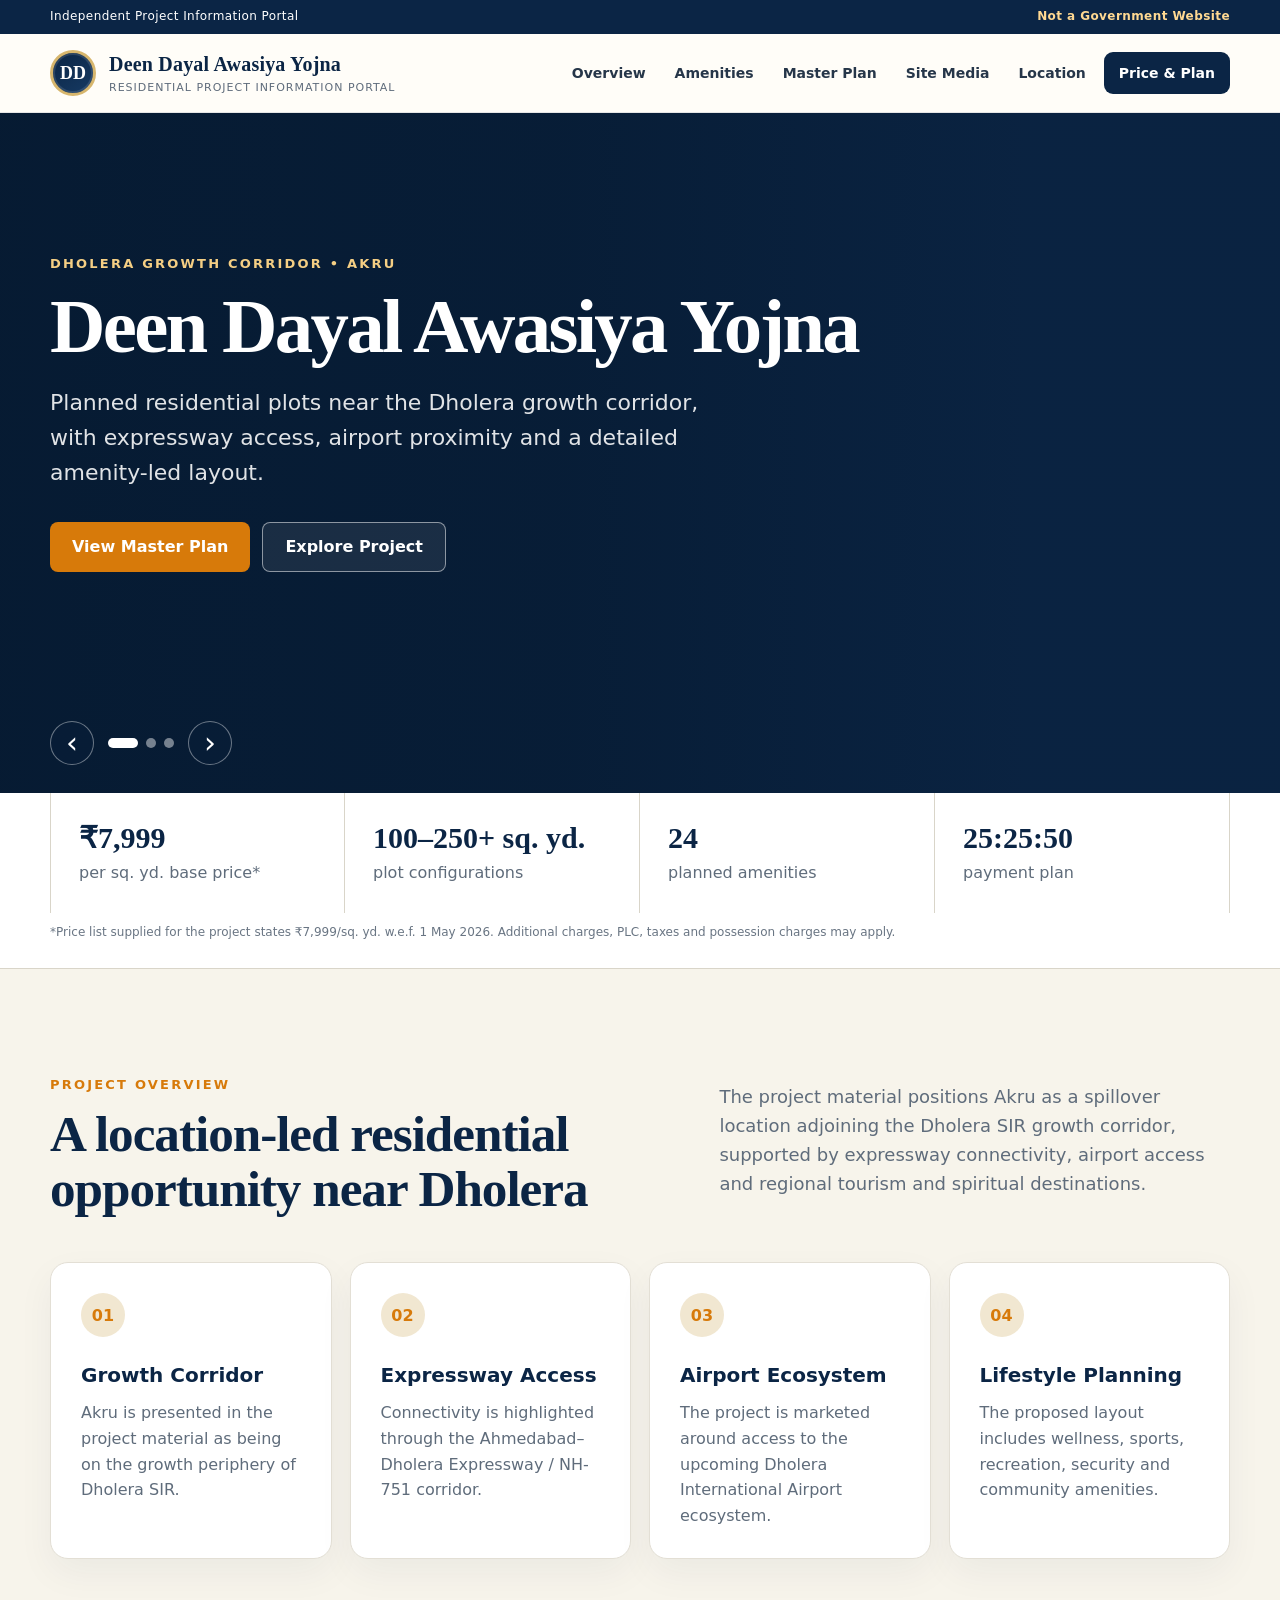
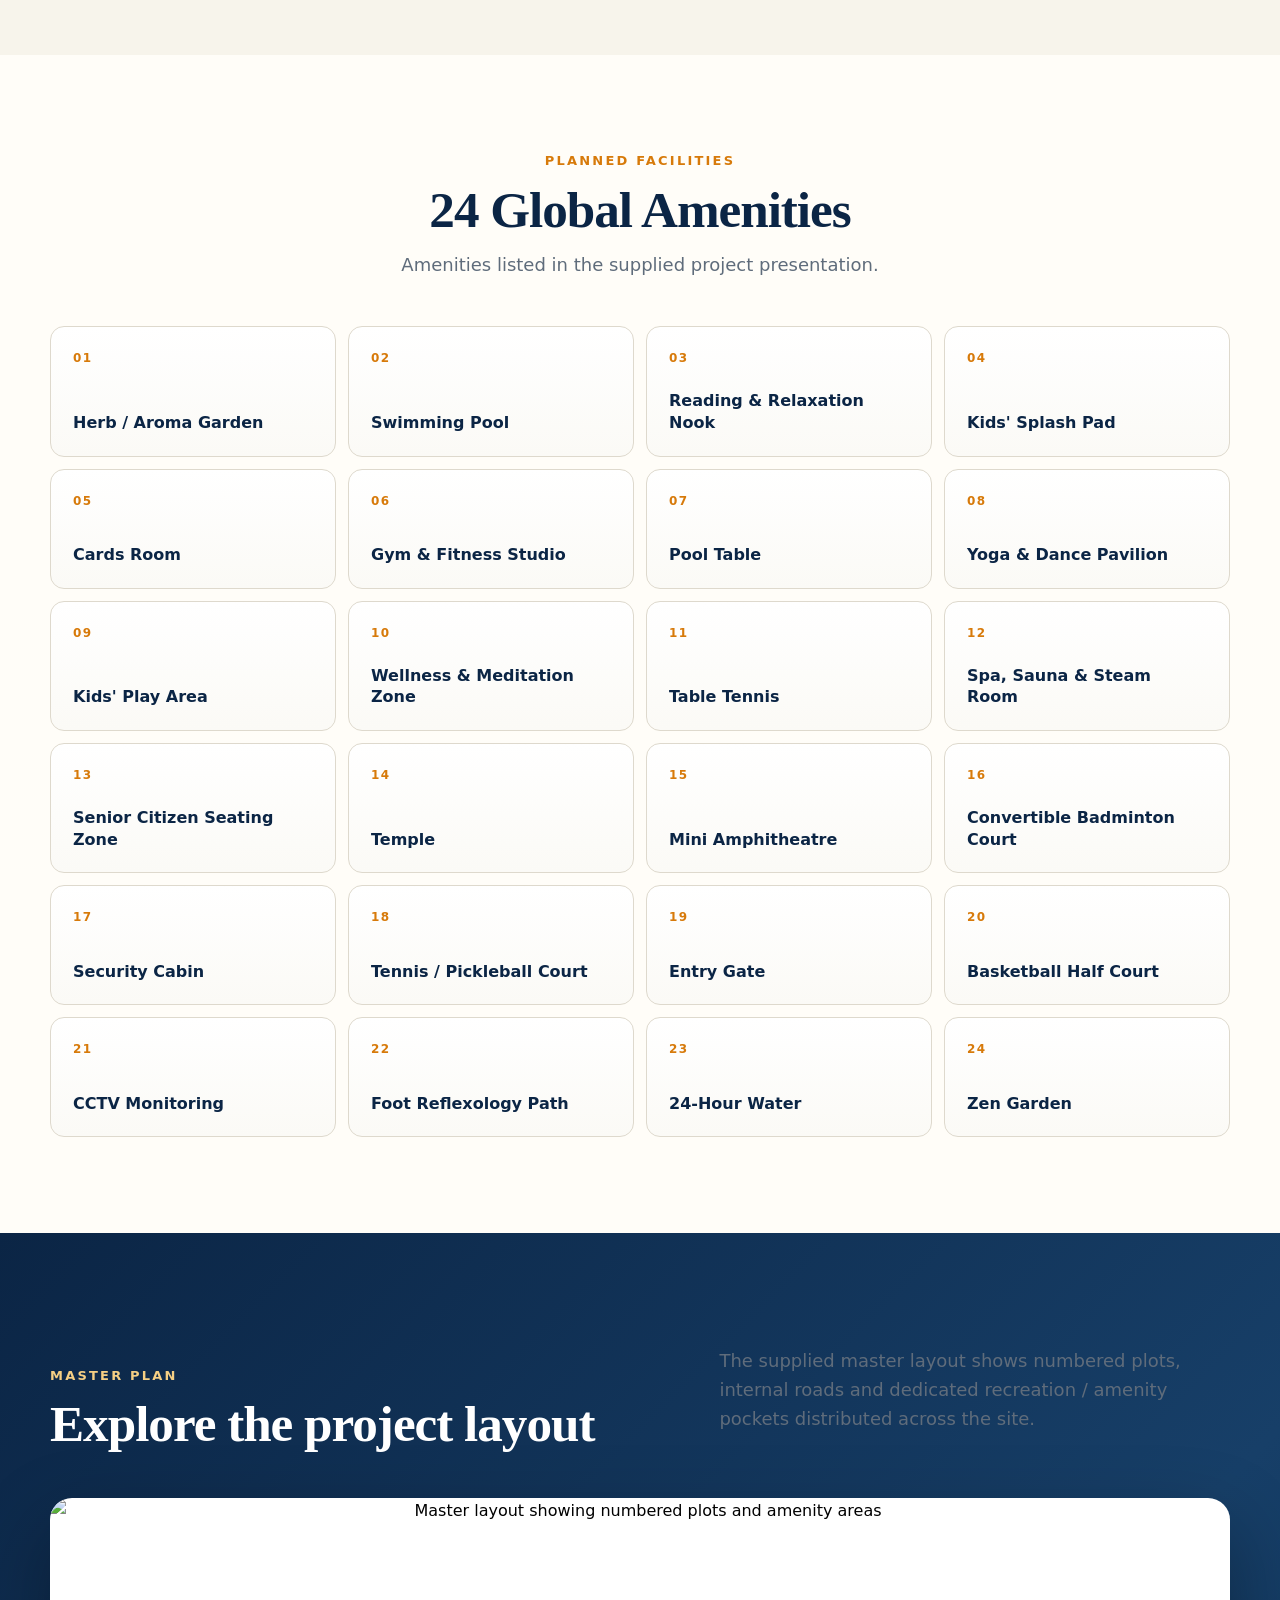
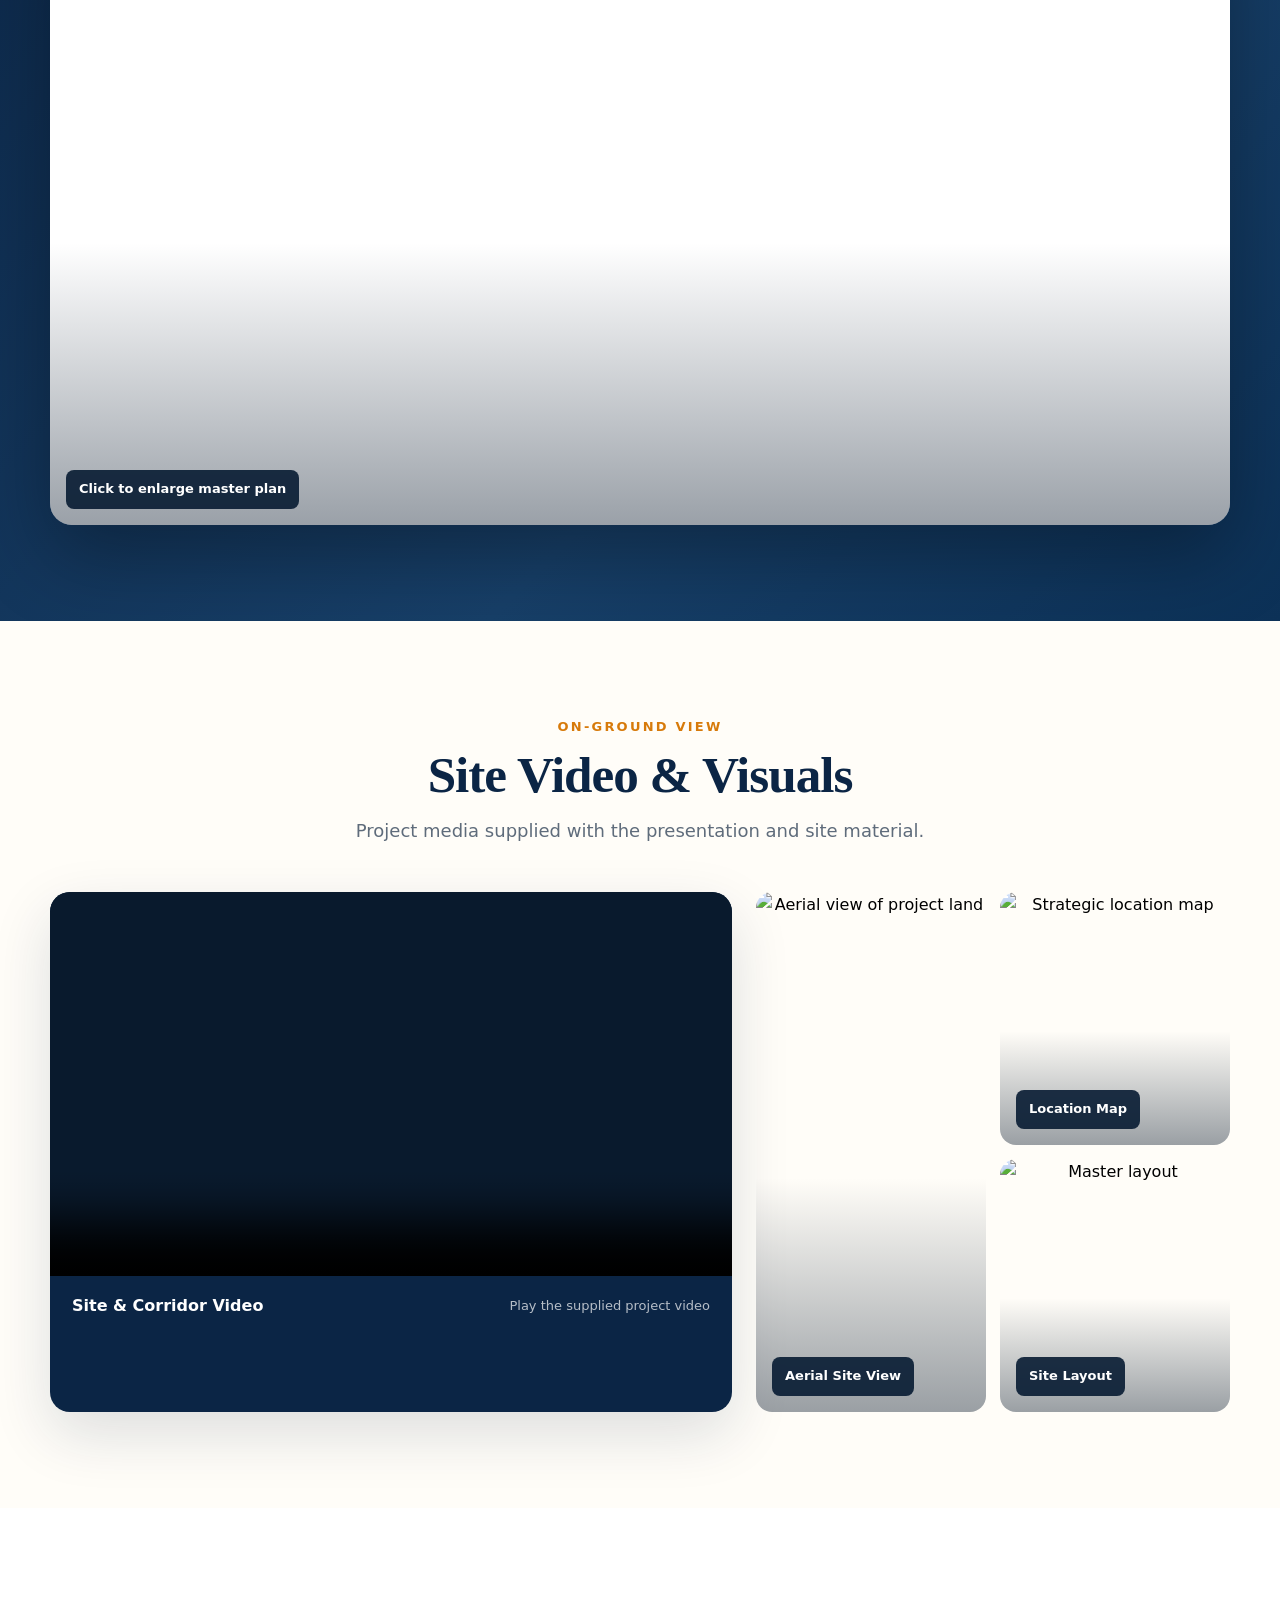
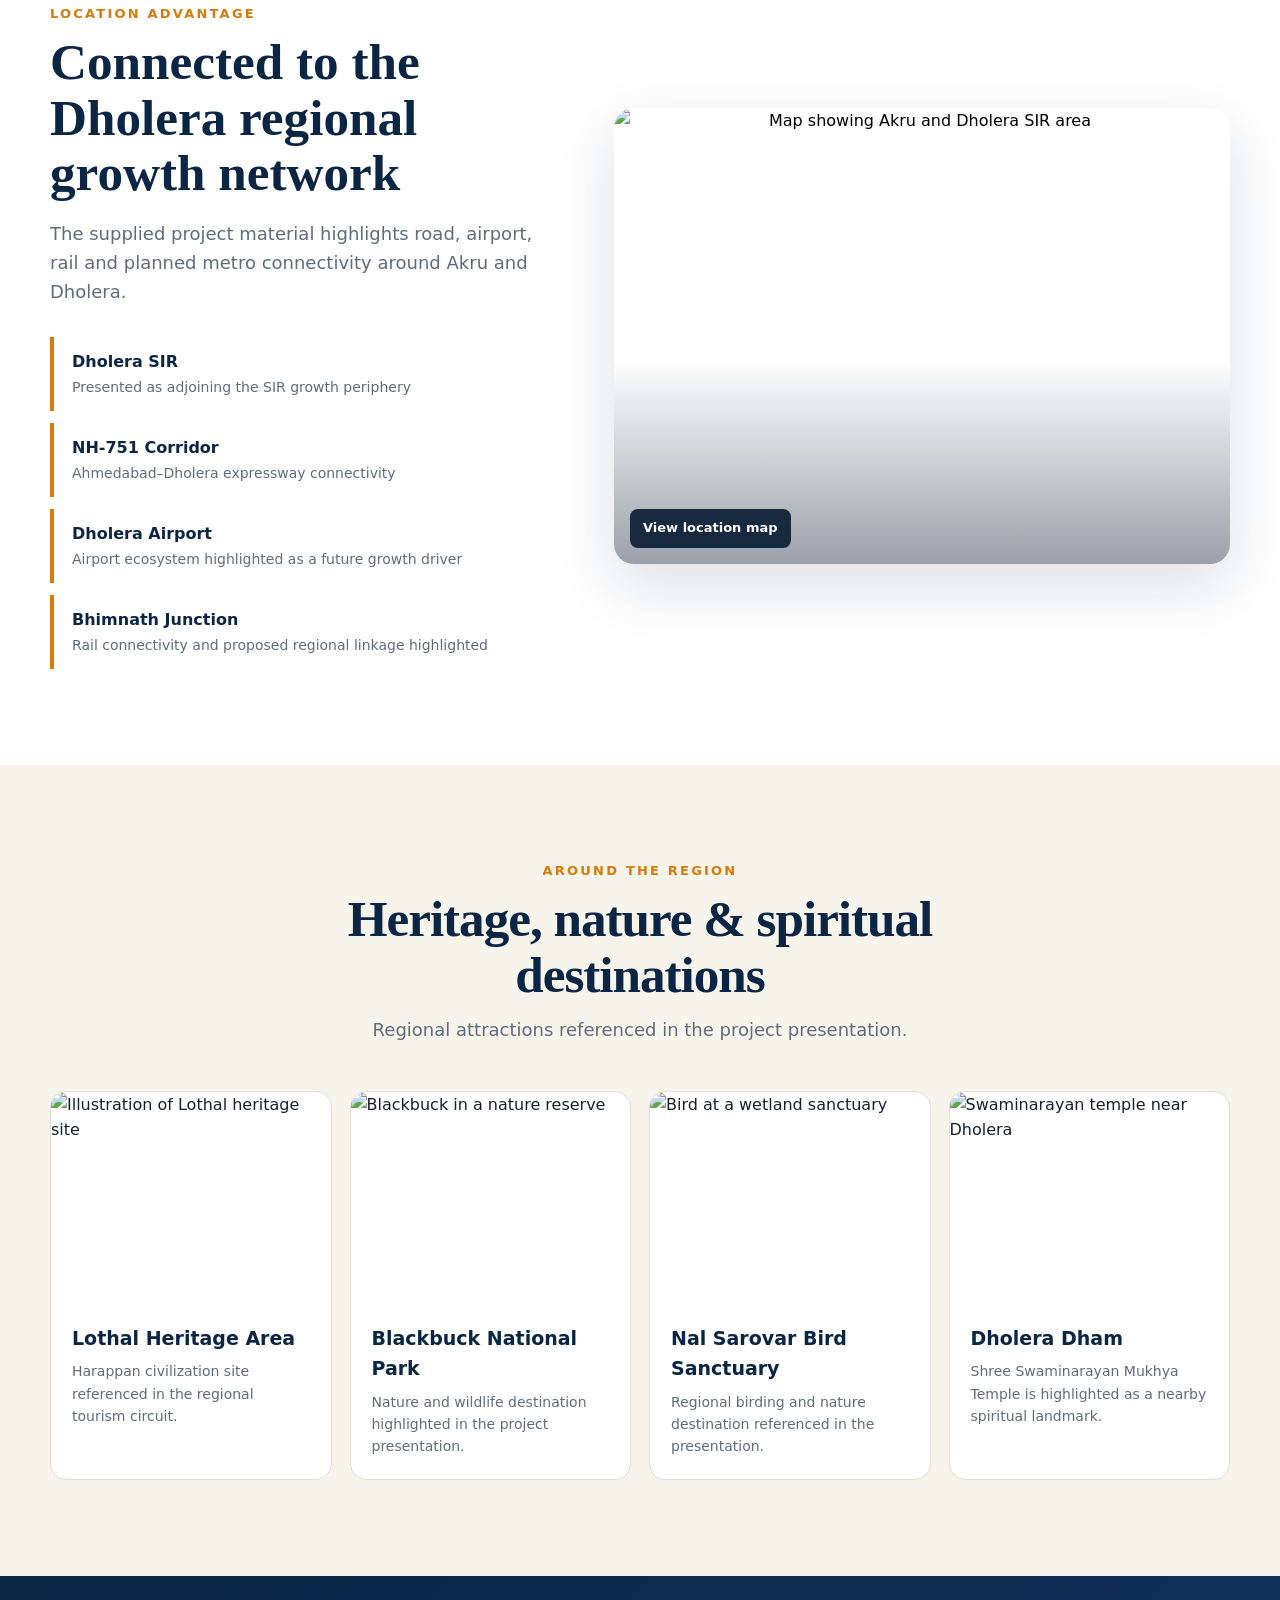
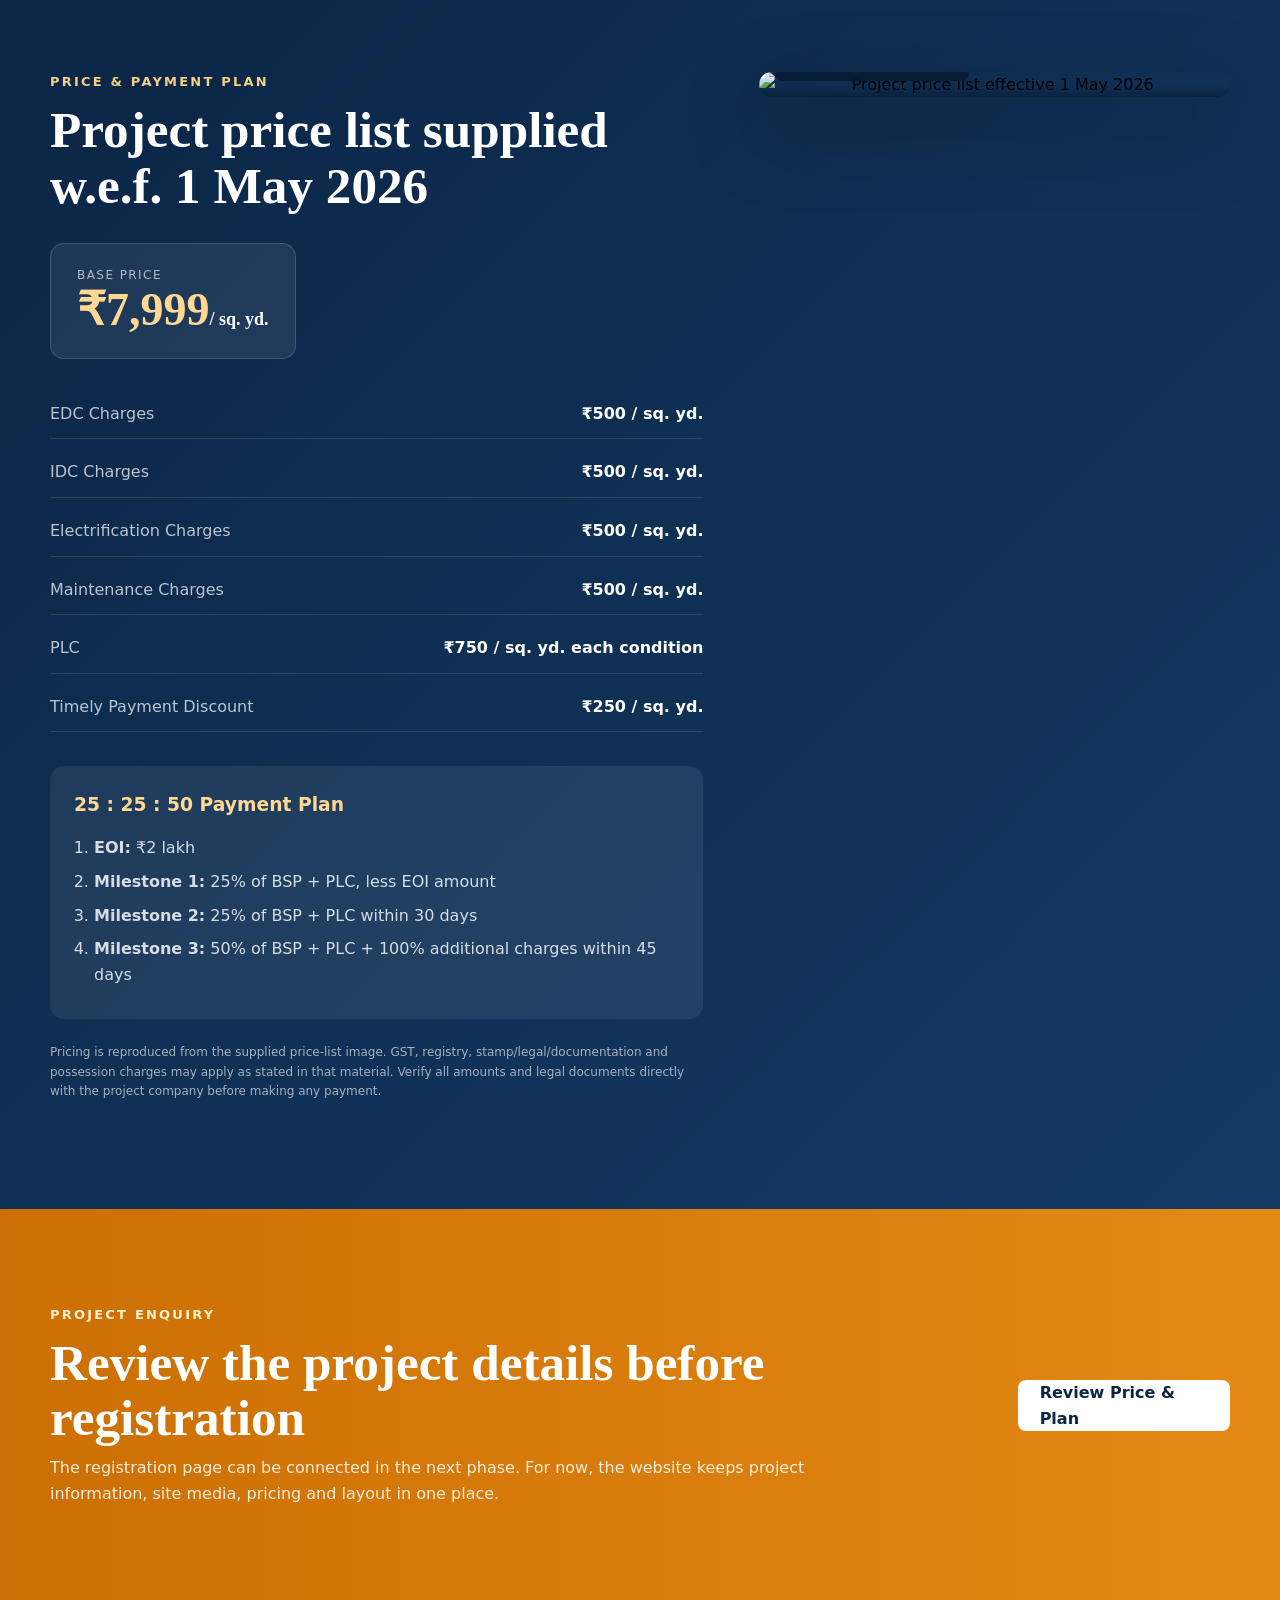
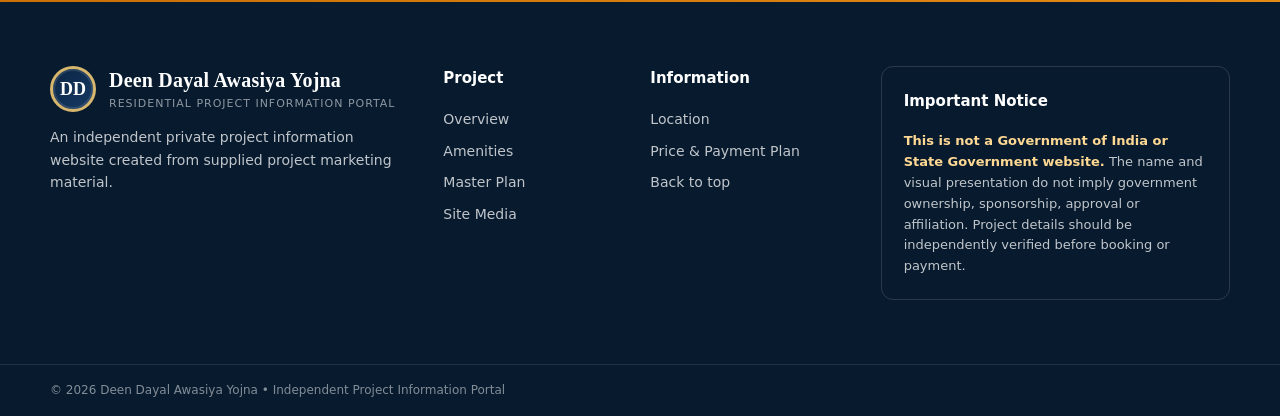
==== index.html @ dca6e00c "Add files via upload" ====
<!doctype html>
<html lang="en">
<head>
  <meta charset="utf-8" />
  <meta name="viewport" content="width=device-width, initial-scale=1" />
  <meta name="theme-color" content="#0b2545" />
  <meta name="description" content="Deen Dayal Awasiya Yojna - independent residential project information portal with project overview, amenities, master plan, location and site media." />
  <title>Deen Dayal Awasiya Yojna | Project Information Portal</title>
  <link rel="stylesheet" href="styles.css" />
</head>
<body>
  <a class="skip-link" href="#main">Skip to content</a>

  <div class="public-notice">
    <div class="container notice-inner">
      <span>Independent Project Information Portal</span>
      <strong>Not a Government Website</strong>
    </div>
  </div>

  <header class="site-header" id="top">
    <div class="container header-inner">
      <a class="brand" href="#top" aria-label="Deen Dayal Awasiya Yojna home">
        <span class="brand-mark" aria-hidden="true">DD</span>
        <span class="brand-copy">
          <strong>Deen Dayal Awasiya Yojna</strong>
          <small>Residential Project Information Portal</small>
        </span>
      </a>

      <button class="menu-toggle" type="button" aria-expanded="false" aria-controls="primary-nav">
        <span></span><span></span><span></span>
        <span class="sr-only">Toggle navigation</span>
      </button>

      <nav class="primary-nav" id="primary-nav" aria-label="Primary navigation">
        <a href="#overview">Overview</a>
        <a href="#amenities">Amenities</a>
        <a href="#master-plan">Master Plan</a>
        <a href="#site-media">Site Media</a>
        <a href="#location">Location</a>
        <a href="#pricing" class="nav-cta">Price & Plan</a>
      </nav>
    </div>
  </header>

  <main id="main">
    <section class="hero" aria-label="Project highlights">
      <div class="hero-slider" data-slider>
        <article class="hero-slide is-active" style="--slide-image:url('assets/hero-aerial.jpeg')">
          <div class="hero-overlay"></div>
          <div class="container hero-content">
            <p class="eyebrow">Dholera Growth Corridor • Akru</p>
            <h1>Deen Dayal Awasiya Yojna</h1>
            <p class="hero-lead">Planned residential plots near the Dholera growth corridor, with expressway access, airport proximity and a detailed amenity-led layout.</p>
            <div class="hero-actions">
              <a class="btn btn-primary" href="#master-plan">View Master Plan</a>
              <a class="btn btn-secondary" href="#overview">Explore Project</a>
            </div>
          </div>
        </article>

        <article class="hero-slide" style="--slide-image:url('assets/master-layout.jpeg')">
          <div class="hero-overlay"></div>
          <div class="container hero-content">
            <p class="eyebrow">Planned Community</p>
            <h2>120-Plot Master Layout</h2>
            <p class="hero-lead">A structured internal road network, landscaped activity zones and planned lifestyle facilities across the residential layout.</p>
            <div class="hero-actions">
              <a class="btn btn-primary" href="#master-plan">See Full Layout</a>
            </div>
          </div>
        </article>

        <article class="hero-slide" style="--slide-image:url('assets/location-map.jpeg')">
          <div class="hero-overlay"></div>
          <div class="container hero-content">
            <p class="eyebrow">Strategic Location</p>
            <h2>At the Edge of Dholera SIR</h2>
            <p class="hero-lead">Positioned in Akru with connectivity to the Ahmedabad–Dholera corridor, airport ecosystem and nearby regional destinations.</p>
            <div class="hero-actions">
              <a class="btn btn-primary" href="#location">View Location</a>
            </div>
          </div>
        </article>

        <div class="slider-controls container" aria-label="Slider controls">
          <button class="slider-arrow" type="button" data-prev aria-label="Previous slide">‹</button>
          <div class="slider-dots" data-dots></div>
          <button class="slider-arrow" type="button" data-next aria-label="Next slide">›</button>
        </div>
      </div>
    </section>

    <section class="quick-facts" aria-label="Project facts">
      <div class="container fact-grid">
        <div class="fact"><strong>₹7,999</strong><span>per sq. yd. base price*</span></div>
        <div class="fact"><strong>100–250+ sq. yd.</strong><span>plot configurations</span></div>
        <div class="fact"><strong>24</strong><span>planned amenities</span></div>
        <div class="fact"><strong>25:25:50</strong><span>payment plan</span></div>
      </div>
      <p class="fact-note container">*Price list supplied for the project states ₹7,999/sq. yd. w.e.f. 1 May 2026. Additional charges, PLC, taxes and possession charges may apply.</p>
    </section>

    <section class="section section-muted" id="overview">
      <div class="container">
        <div class="section-heading split-heading">
          <div>
            <p class="eyebrow dark">Project Overview</p>
            <h2>A location-led residential opportunity near Dholera</h2>
          </div>
          <p>The project material positions Akru as a spillover location adjoining the Dholera SIR growth corridor, supported by expressway connectivity, airport access and regional tourism and spiritual destinations.</p>
        </div>

        <div class="feature-grid">
          <article class="feature-card">
            <span class="feature-no">01</span>
            <h3>Growth Corridor</h3>
            <p>Akru is presented in the project material as being on the growth periphery of Dholera SIR.</p>
          </article>
          <article class="feature-card">
            <span class="feature-no">02</span>
            <h3>Expressway Access</h3>
            <p>Connectivity is highlighted through the Ahmedabad–Dholera Expressway / NH-751 corridor.</p>
          </article>
          <article class="feature-card">
            <span class="feature-no">03</span>
            <h3>Airport Ecosystem</h3>
            <p>The project is marketed around access to the upcoming Dholera International Airport ecosystem.</p>
          </article>
          <article class="feature-card">
            <span class="feature-no">04</span>
            <h3>Lifestyle Planning</h3>
            <p>The proposed layout includes wellness, sports, recreation, security and community amenities.</p>
          </article>
        </div>
      </div>
    </section>

    <section class="section" id="amenities">
      <div class="container">
        <div class="section-heading centered">
          <p class="eyebrow dark">Planned Facilities</p>
          <h2>24 Global Amenities</h2>
          <p>Amenities listed in the supplied project presentation.</p>
        </div>

        <div class="amenity-grid">
          <div class="amenity-card"><span>01</span><h3>Herb / Aroma Garden</h3></div>
          <div class="amenity-card"><span>02</span><h3>Swimming Pool</h3></div>
          <div class="amenity-card"><span>03</span><h3>Reading & Relaxation Nook</h3></div>
          <div class="amenity-card"><span>04</span><h3>Kids' Splash Pad</h3></div>
          <div class="amenity-card"><span>05</span><h3>Cards Room</h3></div>
          <div class="amenity-card"><span>06</span><h3>Gym & Fitness Studio</h3></div>
          <div class="amenity-card"><span>07</span><h3>Pool Table</h3></div>
          <div class="amenity-card"><span>08</span><h3>Yoga & Dance Pavilion</h3></div>
          <div class="amenity-card"><span>09</span><h3>Kids' Play Area</h3></div>
          <div class="amenity-card"><span>10</span><h3>Wellness & Meditation Zone</h3></div>
          <div class="amenity-card"><span>11</span><h3>Table Tennis</h3></div>
          <div class="amenity-card"><span>12</span><h3>Spa, Sauna & Steam Room</h3></div>
          <div class="amenity-card"><span>13</span><h3>Senior Citizen Seating Zone</h3></div>
          <div class="amenity-card"><span>14</span><h3>Temple</h3></div>
          <div class="amenity-card"><span>15</span><h3>Mini Amphitheatre</h3></div>
          <div class="amenity-card"><span>16</span><h3>Convertible Badminton Court</h3></div>
          <div class="amenity-card"><span>17</span><h3>Security Cabin</h3></div>
          <div class="amenity-card"><span>18</span><h3>Tennis / Pickleball Court</h3></div>
          <div class="amenity-card"><span>19</span><h3>Entry Gate</h3></div>
          <div class="amenity-card"><span>20</span><h3>Basketball Half Court</h3></div>
          <div class="amenity-card"><span>21</span><h3>CCTV Monitoring</h3></div>
          <div class="amenity-card"><span>22</span><h3>Foot Reflexology Path</h3></div>
          <div class="amenity-card"><span>23</span><h3>24-Hour Water</h3></div>
          <div class="amenity-card"><span>24</span><h3>Zen Garden</h3></div>
        </div>
      </div>
    </section>

    <section class="section plan-section" id="master-plan">
      <div class="container">
        <div class="section-heading split-heading light-text">
          <div>
            <p class="eyebrow">Master Plan</p>
            <h2>Explore the project layout</h2>
          </div>
          <p>The supplied master layout shows numbered plots, internal roads and dedicated recreation / amenity pockets distributed across the site.</p>
        </div>

        <button class="plan-frame" type="button" data-lightbox="assets/master-layout.jpeg" aria-label="Open master plan in full view">
          <img src="assets/master-layout.jpeg" alt="Master layout showing numbered plots and amenity areas" loading="lazy" />
          <span>Click to enlarge master plan</span>
        </button>
      </div>
    </section>

    <section class="section" id="site-media">
      <div class="container">
        <div class="section-heading centered">
          <p class="eyebrow dark">On-Ground View</p>
          <h2>Site Video & Visuals</h2>
          <p>Project media supplied with the presentation and site material.</p>
        </div>

        <div class="media-layout">
          <div class="video-card">
            <video controls preload="metadata" poster="assets/video-poster.jpg">
              <source src="assets/site-video.mp4" type="video/mp4" />
              Your browser does not support the video tag.
            </video>
            <div class="media-caption">
              <strong>Site & Corridor Video</strong>
              <span>Play the supplied project video</span>
            </div>
          </div>

          <div class="gallery-grid">
            <button class="gallery-item tall" type="button" data-lightbox="assets/hero-aerial.jpeg">
              <img src="assets/hero-aerial.jpeg" alt="Aerial view of project land" loading="lazy" />
              <span>Aerial Site View</span>
            </button>
            <button class="gallery-item" type="button" data-lightbox="assets/location-map.jpeg">
              <img src="assets/location-map.jpeg" alt="Strategic location map" loading="lazy" />
              <span>Location Map</span>
            </button>
            <button class="gallery-item" type="button" data-lightbox="assets/master-layout.jpeg">
              <img src="assets/master-layout.jpeg" alt="Master layout" loading="lazy" />
              <span>Site Layout</span>
            </button>
          </div>
        </div>
      </div>
    </section>

    <section class="section location-section" id="location">
      <div class="container location-layout">
        <div class="location-copy">
          <p class="eyebrow dark">Location Advantage</p>
          <h2>Connected to the Dholera regional growth network</h2>
          <p>The supplied project material highlights road, airport, rail and planned metro connectivity around Akru and Dholera.</p>

          <div class="location-points">
            <div><strong>Dholera SIR</strong><span>Presented as adjoining the SIR growth periphery</span></div>
            <div><strong>NH-751 Corridor</strong><span>Ahmedabad–Dholera expressway connectivity</span></div>
            <div><strong>Dholera Airport</strong><span>Airport ecosystem highlighted as a future growth driver</span></div>
            <div><strong>Bhimnath Junction</strong><span>Rail connectivity and proposed regional linkage highlighted</span></div>
          </div>
        </div>

        <button class="map-card" type="button" data-lightbox="assets/location-map.jpeg" aria-label="Open location map in full view">
          <img src="assets/location-map.jpeg" alt="Map showing Akru and Dholera SIR area" loading="lazy" />
          <span>View location map</span>
        </button>
      </div>
    </section>

    <section class="section section-muted">
      <div class="container">
        <div class="section-heading centered">
          <p class="eyebrow dark">Around the Region</p>
          <h2>Heritage, nature & spiritual destinations</h2>
          <p>Regional attractions referenced in the project presentation.</p>
        </div>

        <div class="destination-grid">
          <article class="destination-card">
            <img src="assets/lothal.jpeg" alt="Illustration of Lothal heritage site" loading="lazy" />
            <div><h3>Lothal Heritage Area</h3><p>Harappan civilization site referenced in the regional tourism circuit.</p></div>
          </article>
          <article class="destination-card">
            <img src="assets/blackbuck.jpeg" alt="Blackbuck in a nature reserve" loading="lazy" />
            <div><h3>Blackbuck National Park</h3><p>Nature and wildlife destination highlighted in the project presentation.</p></div>
          </article>
          <article class="destination-card">
            <img src="assets/bird-sanctuary.jpeg" alt="Bird at a wetland sanctuary" loading="lazy" />
            <div><h3>Nal Sarovar Bird Sanctuary</h3><p>Regional birding and nature destination referenced in the presentation.</p></div>
          </article>
          <article class="destination-card">
            <img src="assets/swaminarayan-dholera.jpeg" alt="Swaminarayan temple near Dholera" loading="lazy" />
            <div><h3>Dholera Dham</h3><p>Shree Swaminarayan Mukhya Temple is highlighted as a nearby spiritual landmark.</p></div>
          </article>
        </div>
      </div>
    </section>

    <section class="section pricing-section" id="pricing">
      <div class="container pricing-layout">
        <div class="pricing-copy">
          <p class="eyebrow">Price & Payment Plan</p>
          <h2>Project price list supplied w.e.f. 1 May 2026</h2>

          <div class="price-highlight">
            <span>Base Price</span>
            <strong>₹7,999<small>/ sq. yd.</small></strong>
          </div>

          <div class="charge-list">
            <div><span>EDC Charges</span><strong>₹500 / sq. yd.</strong></div>
            <div><span>IDC Charges</span><strong>₹500 / sq. yd.</strong></div>
            <div><span>Electrification Charges</span><strong>₹500 / sq. yd.</strong></div>
            <div><span>Maintenance Charges</span><strong>₹500 / sq. yd.</strong></div>
            <div><span>PLC</span><strong>₹750 / sq. yd. each condition</strong></div>
            <div><span>Timely Payment Discount</span><strong>₹250 / sq. yd.</strong></div>
          </div>

          <div class="payment-plan">
            <h3>25 : 25 : 50 Payment Plan</h3>
            <ol>
              <li><strong>EOI:</strong> ₹2 lakh</li>
              <li><strong>Milestone 1:</strong> 25% of BSP + PLC, less EOI amount</li>
              <li><strong>Milestone 2:</strong> 25% of BSP + PLC within 30 days</li>
              <li><strong>Milestone 3:</strong> 50% of BSP + PLC + 100% additional charges within 45 days</li>
            </ol>
          </div>

          <p class="disclaimer">Pricing is reproduced from the supplied price-list image. GST, registry, stamp/legal/documentation and possession charges may apply as stated in that material. Verify all amounts and legal documents directly with the project company before making any payment.</p>
        </div>

        <button class="price-image" type="button" data-lightbox="assets/price-list.jpg" aria-label="Open supplied price list image">
          <img src="assets/price-list.jpg" alt="Project price list effective 1 May 2026" loading="lazy" />
          <span>Open original price list</span>
        </button>
      </div>
    </section>

    <section class="section cta-section">
      <div class="container cta-inner">
        <div>
          <p class="eyebrow">Project Enquiry</p>
          <h2>Review the project details before registration</h2>
          <p>The registration page can be connected in the next phase. For now, the website keeps project information, site media, pricing and layout in one place.</p>
        </div>
        <a class="btn btn-light" href="#pricing">Review Price & Plan</a>
      </div>
    </section>
  </main>

  <footer class="site-footer">
    <div class="container footer-grid">
      <div class="footer-brand">
        <a class="brand footer-logo" href="#top">
          <span class="brand-mark" aria-hidden="true">DD</span>
          <span class="brand-copy">
            <strong>Deen Dayal Awasiya Yojna</strong>
            <small>Residential Project Information Portal</small>
          </span>
        </a>
        <p>An independent private project information website created from supplied project marketing material.</p>
      </div>

      <div>
        <h3>Project</h3>
        <a href="#overview">Overview</a>
        <a href="#amenities">Amenities</a>
        <a href="#master-plan">Master Plan</a>
        <a href="#site-media">Site Media</a>
      </div>

      <div>
        <h3>Information</h3>
        <a href="#location">Location</a>
        <a href="#pricing">Price & Payment Plan</a>
        <a href="#top">Back to top</a>
      </div>

      <div class="footer-disclaimer">
        <h3>Important Notice</h3>
        <p><strong>This is not a Government of India or State Government website.</strong> The name and visual presentation do not imply government ownership, sponsorship, approval or affiliation. Project details should be independently verified before booking or payment.</p>
      </div>
    </div>
    <div class="footer-bottom">
      <div class="container">© <span data-year></span> Deen Dayal Awasiya Yojna • Independent Project Information Portal</div>
    </div>
  </footer>

  <dialog class="lightbox" data-lightbox-dialog>
    <button class="lightbox-close" type="button" data-lightbox-close aria-label="Close image">×</button>
    <img src="" alt="Expanded project visual" data-lightbox-image />
  </dialog>

  <script src="script.js"></script>
</body>
</html>
---- styles.css ----
:root {
  --navy: #0b2545;
  --navy-2: #163a63;
  --ink: #16212f;
  --muted: #5f6c7b;
  --cream: #f7f4eb;
  --paper: #fffdf8;
  --saffron: #d77a0a;
  --green: #1f6f4a;
  --gold: #b9934c;
  --line: #d9d5c9;
  --shadow: 0 22px 60px rgba(11, 37, 69, .14);
  --radius: 18px;
  --container: 1180px;
}

* { box-sizing: border-box; }
html { scroll-behavior: smooth; }
body {
  margin: 0;
  font-family: Inter, ui-sans-serif, system-ui, -apple-system, BlinkMacSystemFont, "Segoe UI", sans-serif;
  color: var(--ink);
  background: var(--paper);
  line-height: 1.6;
}
img, video { display: block; max-width: 100%; }
button, a { font: inherit; }
a { color: inherit; text-decoration: none; }
button { cursor: pointer; }

.container { width: min(calc(100% - 40px), var(--container)); margin-inline: auto; }
.sr-only { position: absolute; width: 1px; height: 1px; overflow: hidden; clip: rect(0,0,0,0); white-space: nowrap; }
.skip-link { position: fixed; top: -50px; left: 16px; z-index: 9999; background: #fff; padding: 10px 14px; border-radius: 8px; }
.skip-link:focus { top: 16px; }

.public-notice { background: var(--navy); color: #fff; font-size: 12px; letter-spacing: .035em; }
.notice-inner { min-height: 34px; display: flex; justify-content: space-between; align-items: center; gap: 20px; }
.notice-inner strong { color: #ffd992; }

.site-header {
  position: sticky;
  top: 0;
  z-index: 1000;
  background: rgba(255, 253, 248, .96);
  border-bottom: 1px solid rgba(11, 37, 69, .1);
  backdrop-filter: blur(14px);
}
.header-inner { min-height: 78px; display: flex; align-items: center; justify-content: space-between; gap: 30px; }
.brand { display: inline-flex; align-items: center; gap: 13px; min-width: 0; }
.brand-mark {
  width: 46px; height: 46px; border-radius: 50%;
  display: grid; place-items: center;
  color: #fff; background: linear-gradient(145deg, var(--navy), var(--navy-2));
  border: 3px solid #d7b66d; box-shadow: inset 0 0 0 2px rgba(255,255,255,.12);
  font-family: Georgia, serif; font-weight: 700; font-size: 18px;
}
.brand-copy { display: grid; line-height: 1.2; }
.brand-copy strong { font-family: Georgia, "Times New Roman", serif; font-size: 20px; color: var(--navy); letter-spacing: .01em; }
.brand-copy small { margin-top: 5px; color: var(--muted); font-size: 11px; text-transform: uppercase; letter-spacing: .09em; }
.primary-nav { display: flex; align-items: center; gap: 7px; }
.primary-nav a { color: #263649; padding: 10px 11px; border-radius: 9px; font-size: 14px; font-weight: 650; }
.primary-nav a:hover, .primary-nav a:focus-visible { background: #eef1f4; color: var(--navy); }
.primary-nav .nav-cta { background: var(--navy); color: #fff; padding-inline: 15px; }
.primary-nav .nav-cta:hover { background: var(--navy-2); color: #fff; }
.menu-toggle { display: none; background: transparent; border: 0; padding: 8px; }
.menu-toggle span:not(.sr-only) { display: block; width: 26px; height: 2px; background: var(--navy); margin: 5px 0; }

.hero { position: relative; overflow: hidden; }
.hero-slider { min-height: 680px; position: relative; background: var(--navy); }
.hero-slide {
  position: absolute; inset: 0;
  display: flex; align-items: center;
  background-image: var(--slide-image);
  background-position: center;
  background-size: cover;
  opacity: 0; visibility: hidden;
  transition: opacity .7s ease, visibility .7s ease;
}
.hero-slide.is-active { opacity: 1; visibility: visible; }
.hero-overlay { position: absolute; inset: 0; background: linear-gradient(90deg, rgba(6,26,49,.92) 0%, rgba(6,26,49,.73) 43%, rgba(6,26,49,.2) 80%); }
.hero-content { position: relative; z-index: 2; color: #fff; padding-bottom: 80px; }
.hero-content h1, .hero-content h2 { margin: 12px 0 18px; max-width: 820px; font-family: Georgia, "Times New Roman", serif; font-size: clamp(46px, 6vw, 82px); line-height: 1.04; letter-spacing: -.035em; }
.hero-content h2 { font-size: clamp(42px, 5vw, 70px); }
.eyebrow { margin: 0; color: #f5cf84; font-size: 13px; font-weight: 800; letter-spacing: .17em; text-transform: uppercase; }
.eyebrow.dark { color: var(--saffron); }
.hero-lead { max-width: 690px; margin: 0; color: rgba(255,255,255,.88); font-size: clamp(18px, 2vw, 22px); }
.hero-actions { display: flex; flex-wrap: wrap; gap: 12px; margin-top: 32px; }
.btn { min-height: 50px; display: inline-flex; align-items: center; justify-content: center; padding: 0 22px; border-radius: 8px; font-weight: 750; transition: transform .2s ease, background .2s ease; }
.btn:hover { transform: translateY(-2px); }
.btn-primary { background: var(--saffron); color: #fff; }
.btn-primary:hover { background: #b86300; }
.btn-secondary { border: 1px solid rgba(255,255,255,.5); color: #fff; background: rgba(255,255,255,.08); }
.btn-light { background: #fff; color: var(--navy); }
.slider-controls { position: absolute; z-index: 4; bottom: 28px; left: 50%; transform: translateX(-50%); display: flex; align-items: center; gap: 14px; }
.slider-arrow { width: 44px; height: 44px; border: 1px solid rgba(255,255,255,.4); border-radius: 50%; background: rgba(9,31,58,.6); color: #fff; font-size: 30px; line-height: 1; }
.slider-dots { display: flex; gap: 8px; }
.slider-dots button { width: 10px; height: 10px; padding: 0; border: 0; border-radius: 50%; background: rgba(255,255,255,.45); }
.slider-dots button.is-active { width: 30px; border-radius: 12px; background: #fff; }

.quick-facts { position: relative; z-index: 10; background: #fff; border-bottom: 1px solid var(--line); }
.fact-grid { display: grid; grid-template-columns: repeat(4, 1fr); }
.fact { min-height: 120px; padding: 24px 28px; border-right: 1px solid var(--line); display: flex; flex-direction: column; justify-content: center; }
.fact:first-child { border-left: 1px solid var(--line); }
.fact strong { color: var(--navy); font-family: Georgia, serif; font-size: 30px; line-height: 1.1; }
.fact span { color: var(--muted); margin-top: 6px; }
.fact-note { margin-top: 0; padding: 10px 0 14px; color: #697583; font-size: 12px; }

.section { padding: 96px 0; }
.section-muted { background: var(--cream); }
.section-heading { margin-bottom: 46px; }
.section-heading h2 { margin: 10px 0 0; color: var(--navy); font-family: Georgia, serif; font-size: clamp(34px, 4vw, 54px); line-height: 1.08; letter-spacing: -.02em; }
.section-heading > p:not(.eyebrow), .split-heading > p { color: var(--muted); font-size: 18px; }
.split-heading { display: grid; grid-template-columns: 1.08fr .92fr; gap: 70px; align-items: end; }
.centered { text-align: center; max-width: 820px; margin-left: auto; margin-right: auto; }
.centered > p:not(.eyebrow) { margin: 14px auto 0; }

.feature-grid { display: grid; grid-template-columns: repeat(4, 1fr); gap: 18px; }
.feature-card { background: #fff; border: 1px solid #e3dfd5; border-radius: var(--radius); padding: 30px; box-shadow: 0 14px 36px rgba(11,37,69,.05); }
.feature-no { display: inline-grid; place-items: center; width: 44px; height: 44px; border-radius: 50%; background: #f1e7d1; color: var(--saffron); font-weight: 900; }
.feature-card h3 { color: var(--navy); margin: 22px 0 9px; font-size: 20px; }
.feature-card p { color: var(--muted); margin: 0; }

.amenity-grid { display: grid; grid-template-columns: repeat(4, 1fr); gap: 12px; }
.amenity-card { min-height: 120px; border: 1px solid #ded9cd; border-radius: 14px; padding: 22px; background: linear-gradient(180deg, #fff, #fbfaf6); display: flex; flex-direction: column; justify-content: space-between; }
.amenity-card span { color: var(--saffron); font-size: 12px; font-weight: 900; letter-spacing: .12em; }
.amenity-card h3 { margin: 22px 0 0; color: var(--navy); font-size: 16px; line-height: 1.35; }

.plan-section { background: linear-gradient(135deg, var(--navy) 0%, #173f68 65%, #0c3157 100%); overflow: hidden; }
.light-text h2, .light-text > p { color: #fff; }
.light-text > p { color: rgba(255,255,255,.75); }
.plan-frame, .map-card, .price-image, .gallery-item { border: 0; padding: 0; background: transparent; }
.plan-frame { width: 100%; position: relative; border-radius: 22px; overflow: hidden; box-shadow: 0 30px 80px rgba(0,0,0,.32); }
.plan-frame img { width: 100%; aspect-ratio: 16/8.5; object-fit: cover; background: #fff; }
.plan-frame span, .map-card span, .price-image span, .gallery-item span { position: absolute; left: 16px; bottom: 16px; z-index: 3; background: rgba(7,27,50,.9); color: #fff; border-radius: 8px; padding: 9px 13px; font-weight: 750; font-size: 13px; }
.plan-frame::after, .map-card::after, .price-image::after, .gallery-item::after { content: ""; position: absolute; inset: 0; background: linear-gradient(180deg, transparent 55%, rgba(3,19,38,.4)); pointer-events: none; }

.media-layout { display: grid; grid-template-columns: 1.18fr .82fr; gap: 24px; }
.video-card { border-radius: 20px; overflow: hidden; background: var(--navy); box-shadow: var(--shadow); }
.video-card video { width: 100%; aspect-ratio: 16/9; object-fit: cover; background: #091a2d; }
.media-caption { display: flex; align-items: center; justify-content: space-between; gap: 16px; padding: 18px 22px; color: #fff; }
.media-caption span { color: rgba(255,255,255,.7); font-size: 13px; }
.gallery-grid { display: grid; grid-template-columns: repeat(2, 1fr); grid-template-rows: repeat(2, 1fr); gap: 14px; min-height: 520px; }
.gallery-item { position: relative; overflow: hidden; border-radius: 16px; min-height: 240px; }
.gallery-item.tall { grid-row: 1 / 3; }
.gallery-item img { width: 100%; height: 100%; object-fit: cover; transition: transform .45s ease; }
.gallery-item:hover img { transform: scale(1.035); }

.location-section { background: #fff; }
.location-layout { display: grid; grid-template-columns: .9fr 1.1fr; gap: 60px; align-items: center; }
.location-copy h2 { margin: 10px 0 20px; color: var(--navy); font-family: Georgia, serif; font-size: clamp(34px, 4vw, 52px); line-height: 1.08; }
.location-copy > p:not(.eyebrow) { color: var(--muted); font-size: 18px; }
.location-points { margin-top: 30px; display: grid; gap: 12px; }
.location-points div { border-left: 4px solid var(--saffron); padding: 12px 0 12px 18px; display: grid; gap: 2px; }
.location-points strong { color: var(--navy); }
.location-points span { color: var(--muted); font-size: 14px; }
.map-card { position: relative; border-radius: 20px; overflow: hidden; box-shadow: var(--shadow); }
.map-card img { width: 100%; aspect-ratio: 1.35/1; object-fit: cover; }

.destination-grid { display: grid; grid-template-columns: repeat(4, 1fr); gap: 18px; }
.destination-card { overflow: hidden; border-radius: 16px; background: #fff; border: 1px solid #e2ddd2; }
.destination-card img { width: 100%; height: 210px; object-fit: cover; }
.destination-card div { padding: 21px; }
.destination-card h3 { margin: 0 0 7px; color: var(--navy); font-size: 19px; }
.destination-card p { margin: 0; color: var(--muted); font-size: 14px; }

.pricing-section { background: linear-gradient(135deg, #0b2545 0%, #143a64 100%); color: #fff; }
.pricing-layout { display: grid; grid-template-columns: 1fr .72fr; gap: 56px; align-items: start; }
.pricing-copy h2 { margin: 10px 0 30px; font-family: Georgia, serif; font-size: clamp(34px, 4vw, 52px); line-height: 1.08; }
.price-highlight { display: inline-flex; flex-direction: column; padding: 22px 26px; background: rgba(255,255,255,.08); border: 1px solid rgba(255,255,255,.15); border-radius: 14px; }
.price-highlight span { color: rgba(255,255,255,.65); text-transform: uppercase; font-size: 12px; letter-spacing: .12em; }
.price-highlight strong { font-family: Georgia, serif; font-size: 46px; color: #ffd893; line-height: 1.1; }
.price-highlight small { font-size: 18px; color: #fff; font-family: inherit; }
.charge-list { margin: 30px 0; display: grid; gap: 8px; }
.charge-list div { display: flex; justify-content: space-between; gap: 20px; padding: 12px 0; border-bottom: 1px solid rgba(255,255,255,.13); }
.charge-list span { color: rgba(255,255,255,.72); }
.payment-plan { margin-top: 34px; padding: 24px; border-radius: 14px; background: rgba(255,255,255,.07); }
.payment-plan h3 { margin: 0 0 15px; color: #ffd893; }
.payment-plan ol { margin: 0; padding-left: 20px; }
.payment-plan li { margin: 8px 0; color: rgba(255,255,255,.82); }
.disclaimer { color: rgba(255,255,255,.62); font-size: 12px; margin-top: 24px; }
.price-image { position: sticky; top: 110px; border-radius: 18px; overflow: hidden; box-shadow: 0 28px 80px rgba(0,0,0,.34); }
.price-image img { width: 100%; max-height: 760px; object-fit: cover; object-position: top; }

.cta-section { background: linear-gradient(90deg, #cc6f04, #e48a15); color: #fff; }
.cta-inner { display: flex; align-items: center; justify-content: space-between; gap: 50px; }
.cta-inner h2 { margin: 9px 0 10px; font-family: Georgia, serif; font-size: clamp(34px, 4vw, 52px); line-height: 1.08; }
.cta-inner p:not(.eyebrow) { max-width: 760px; margin: 0; color: rgba(255,255,255,.86); }
.cta-inner .eyebrow { color: #fff0d2; }

.site-footer { background: #071a2e; color: rgba(255,255,255,.75); }
.footer-grid { display: grid; grid-template-columns: 1.5fr .7fr .8fr 1.5fr; gap: 44px; padding: 64px 0; }
.footer-logo .brand-copy strong { color: #fff; }
.footer-logo .brand-copy small { color: rgba(255,255,255,.55); }
.footer-brand p { max-width: 400px; font-size: 14px; }
.footer-grid h3 { color: #fff; margin: 0 0 18px; font-size: 15px; }
.footer-grid > div:not(.footer-brand) a { display: block; margin: 9px 0; font-size: 14px; }
.footer-grid a:hover { color: #fff; }
.footer-disclaimer { padding: 22px; border: 1px solid rgba(255,255,255,.14); border-radius: 12px; }
.footer-disclaimer p { margin: 0; font-size: 13px; }
.footer-disclaimer strong { color: #ffd893; }
.footer-bottom { border-top: 1px solid rgba(255,255,255,.1); padding: 16px 0; font-size: 12px; color: rgba(255,255,255,.5); }

.lightbox { width: min(94vw, 1500px); max-width: none; border: 0; padding: 0; background: #09192a; border-radius: 14px; overflow: visible; }
.lightbox::backdrop { background: rgba(0,0,0,.84); }
.lightbox img { width: 100%; max-height: 88vh; object-fit: contain; border-radius: 14px; }
.lightbox-close { position: absolute; right: -12px; top: -12px; width: 42px; height: 42px; border: 0; border-radius: 50%; background: #fff; color: var(--navy); font-size: 28px; line-height: 1; box-shadow: 0 8px 28px rgba(0,0,0,.28); }

@media (max-width: 1050px) {
  .primary-nav { display: none; position: absolute; left: 20px; right: 20px; top: calc(100% + 10px); padding: 14px; border: 1px solid #ded9ce; background: #fff; border-radius: 14px; box-shadow: var(--shadow); flex-direction: column; align-items: stretch; }
  .primary-nav.is-open { display: flex; }
  .menu-toggle { display: block; }
  .fact-grid, .feature-grid { grid-template-columns: repeat(2, 1fr); }
  .fact:nth-child(3) { border-left: 1px solid var(--line); }
  .amenity-grid { grid-template-columns: repeat(3, 1fr); }
  .destination-grid { grid-template-columns: repeat(2, 1fr); }
  .pricing-layout { grid-template-columns: 1fr 1fr; }
  .footer-grid { grid-template-columns: 1.3fr .7fr .8fr; }
  .footer-disclaimer { grid-column: 1 / -1; }
}

@media (max-width: 780px) {
  .container { width: min(calc(100% - 28px), var(--container)); }
  .notice-inner { min-height: 42px; font-size: 10px; }
  .header-inner { min-height: 68px; }
  .brand-mark { width: 40px; height: 40px; }
  .brand-copy strong { font-size: 16px; }
  .brand-copy small { font-size: 9px; }
  .hero-slider { min-height: 620px; }
  .hero-overlay { background: linear-gradient(90deg, rgba(6,26,49,.94), rgba(6,26,49,.63)); }
  .hero-content { padding-bottom: 90px; }
  .hero-content h1, .hero-content h2 { font-size: clamp(40px, 13vw, 62px); }
  .hero-lead { font-size: 17px; }
  .fact-grid { grid-template-columns: 1fr 1fr; }
  .fact { min-height: 110px; padding: 20px 16px; border-bottom: 1px solid var(--line); }
  .fact strong { font-size: 24px; }
  .section { padding: 72px 0; }
  .split-heading, .media-layout, .location-layout, .pricing-layout { grid-template-columns: 1fr; gap: 34px; }
  .feature-grid { grid-template-columns: 1fr; }
  .amenity-grid { grid-template-columns: repeat(2, 1fr); }
  .amenity-card { min-height: 105px; padding: 17px; }
  .gallery-grid { min-height: 620px; grid-template-columns: 1fr 1fr; }
  .gallery-item.tall { grid-column: 1 / -1; grid-row: auto; }
  .map-card img { aspect-ratio: 1.25/1; }
  .price-image { position: relative; top: 0; }
  .cta-inner { flex-direction: column; align-items: flex-start; }
  .footer-grid { grid-template-columns: 1fr 1fr; }
  .footer-brand, .footer-disclaimer { grid-column: 1 / -1; }
}

@media (max-width: 520px) {
  .notice-inner { align-items: flex-start; justify-content: center; text-align: center; flex-direction: column; gap: 0; padding: 6px 0; }
  .brand-copy small { display: none; }
  .hero-slider { min-height: 590px; }
  .hero-actions { flex-direction: column; align-items: stretch; }
  .btn { width: 100%; }
  .fact-grid, .amenity-grid, .destination-grid, .footer-grid { grid-template-columns: 1fr; }
  .fact, .fact:nth-child(3) { border-left: 1px solid var(--line); }
  .split-heading { gap: 18px; }
  .gallery-grid { grid-template-columns: 1fr; grid-template-rows: auto; min-height: 0; }
  .gallery-item, .gallery-item.tall { min-height: 260px; grid-column: auto; grid-row: auto; }
  .media-caption { align-items: flex-start; flex-direction: column; }
  .charge-list div { flex-direction: column; gap: 1px; }
  .footer-brand, .footer-disclaimer { grid-column: auto; }
  .lightbox-close { right: 4px; top: 4px; }
}
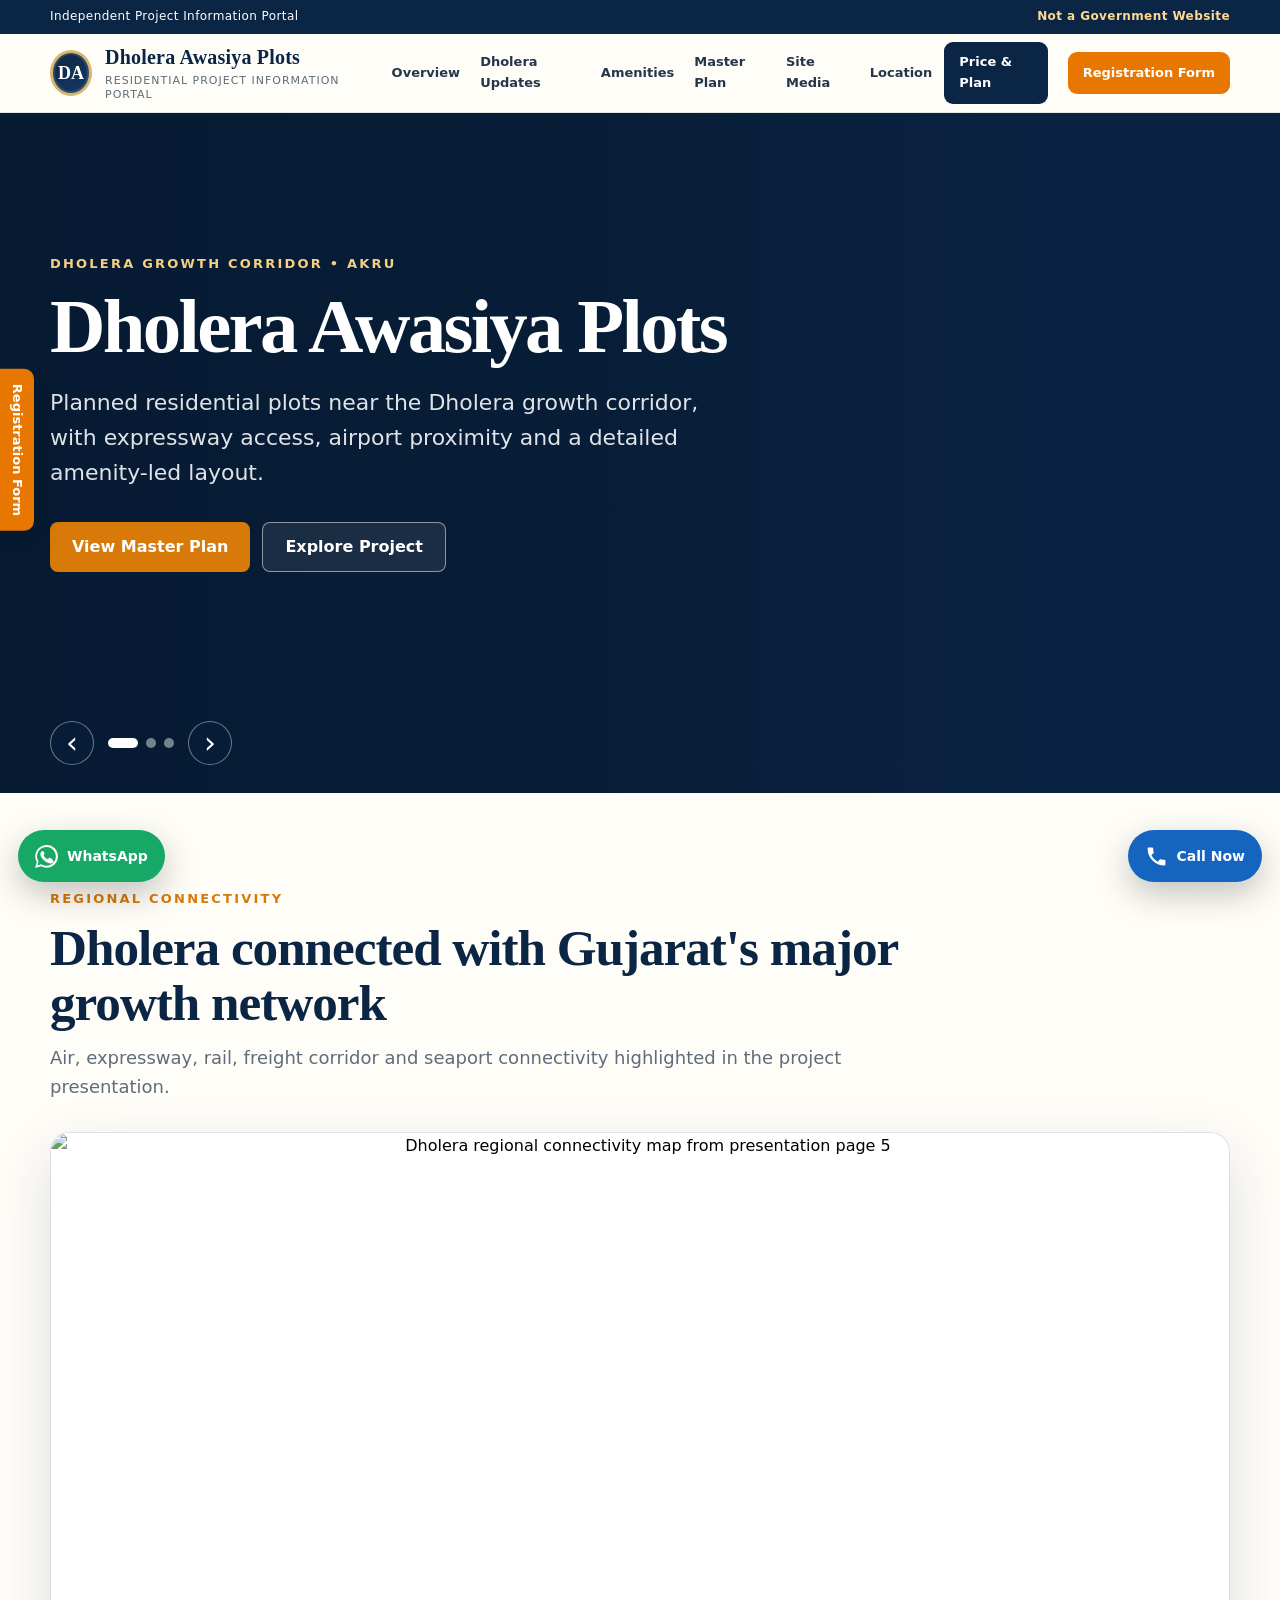
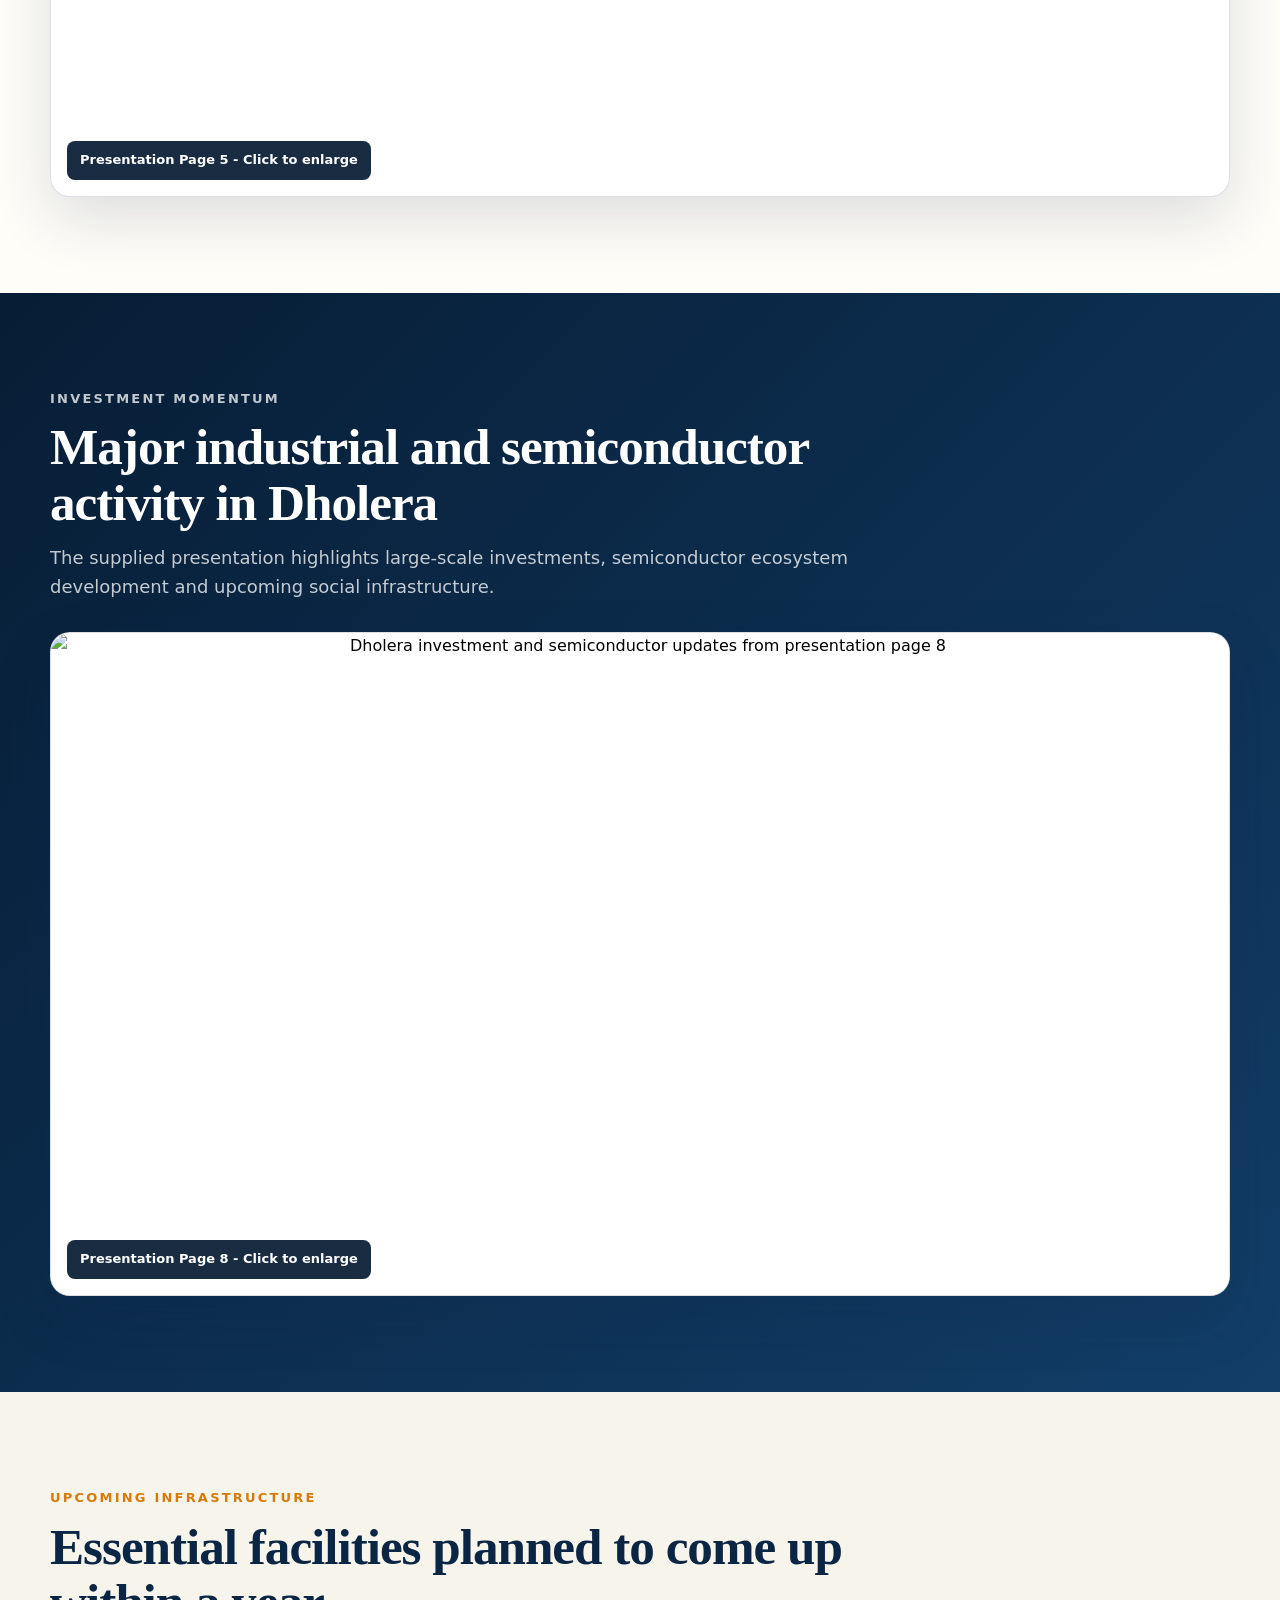
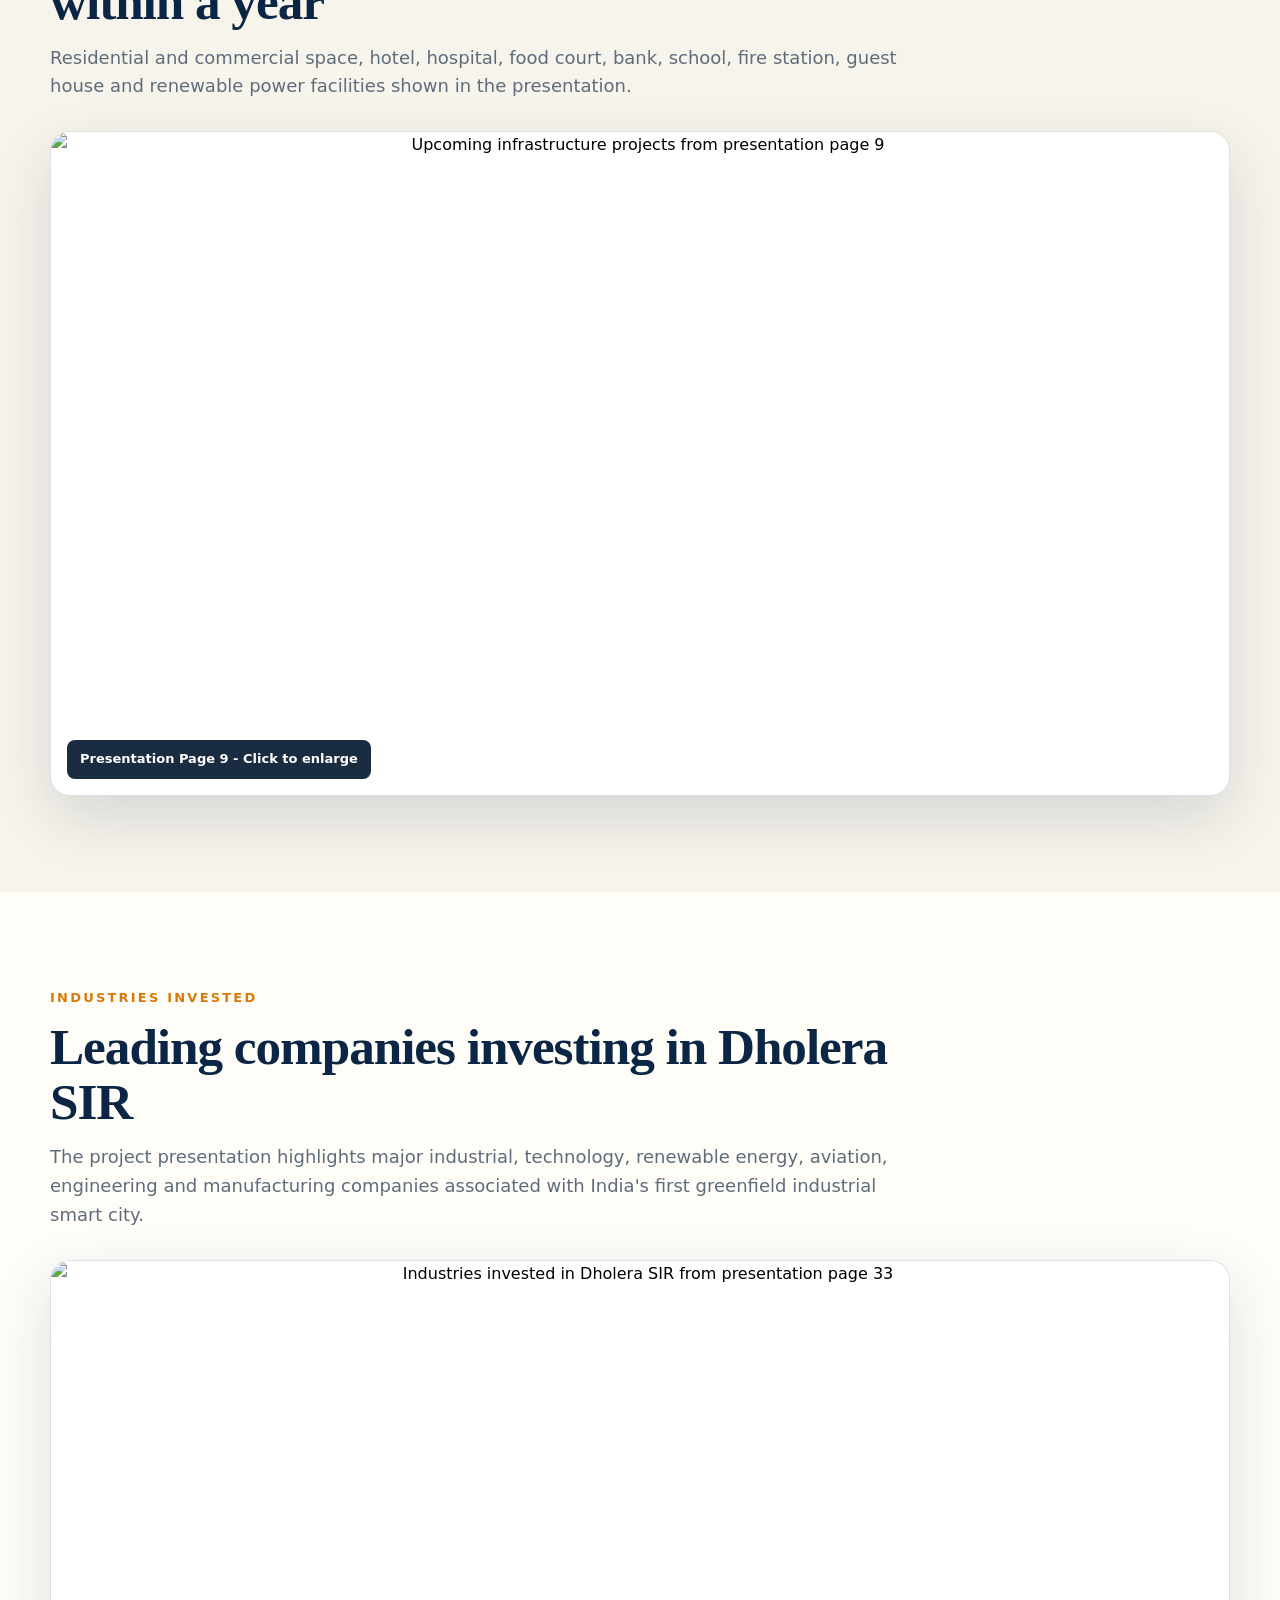
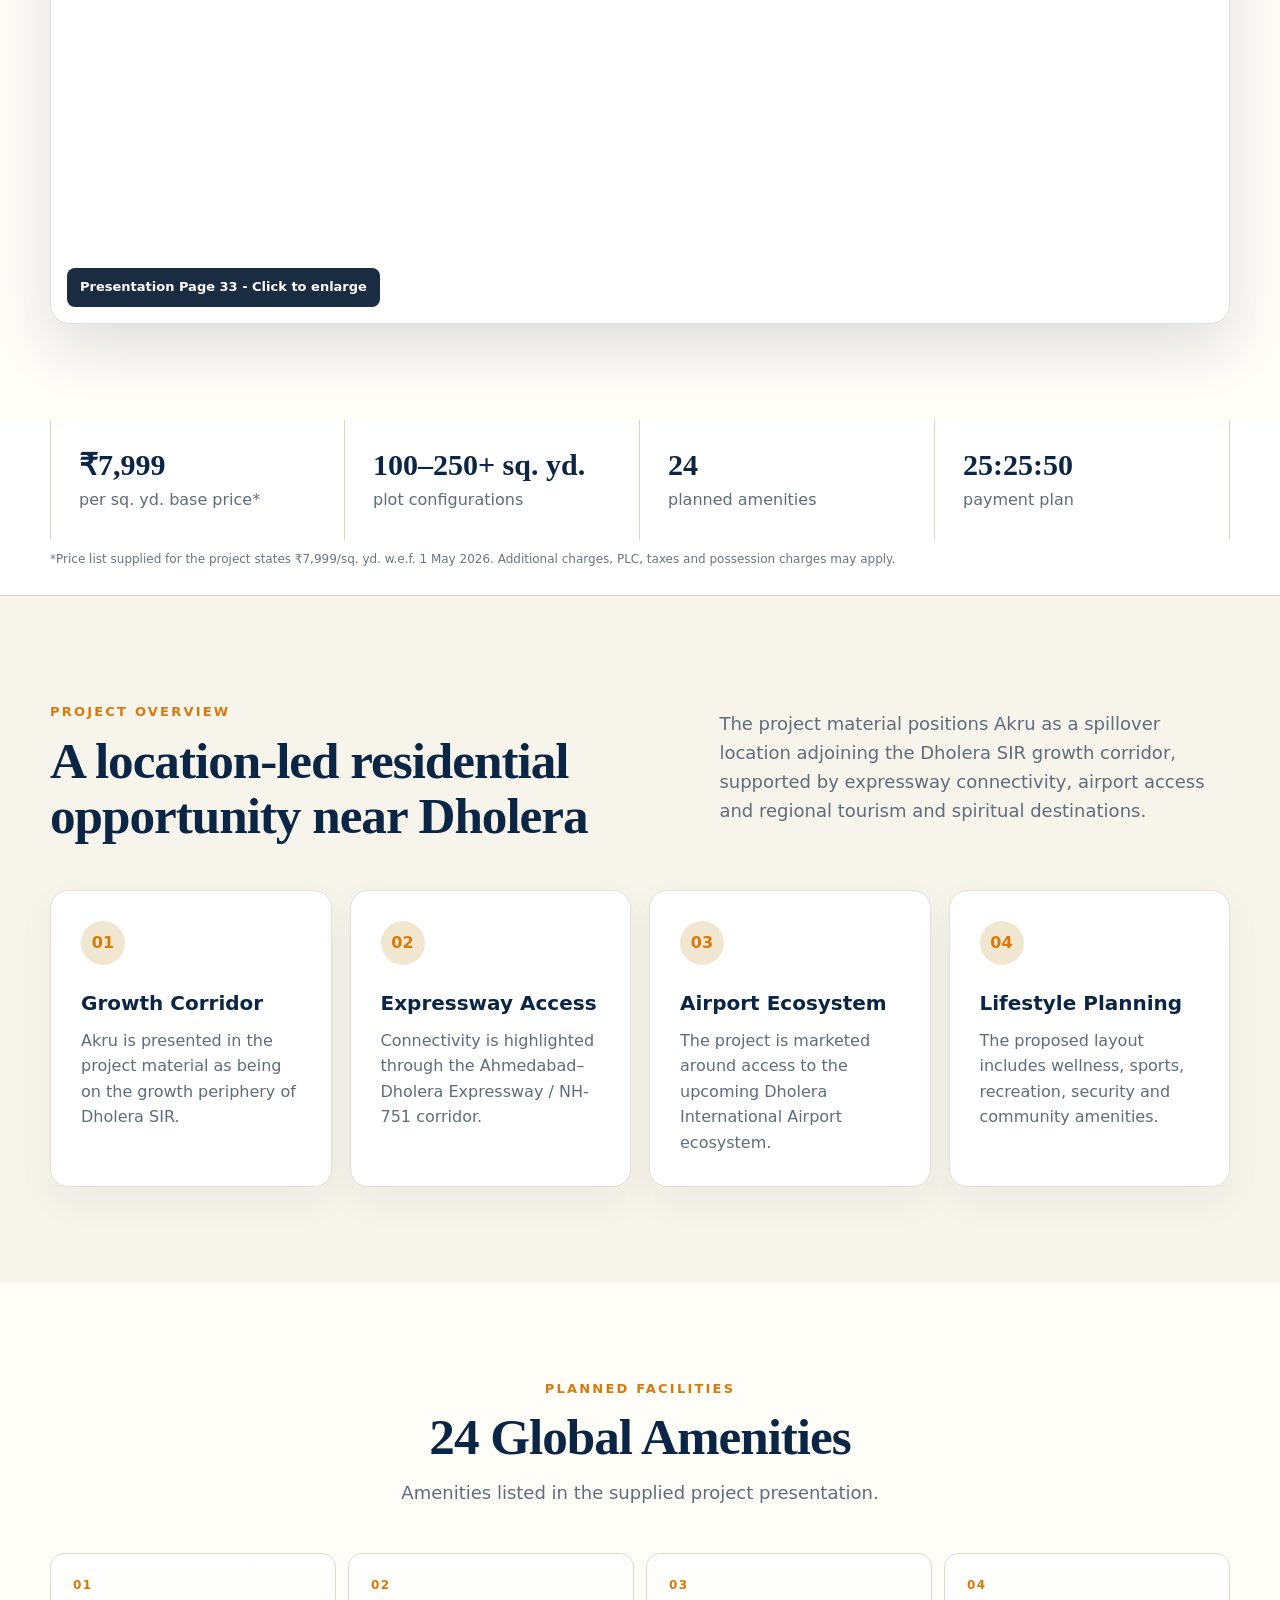
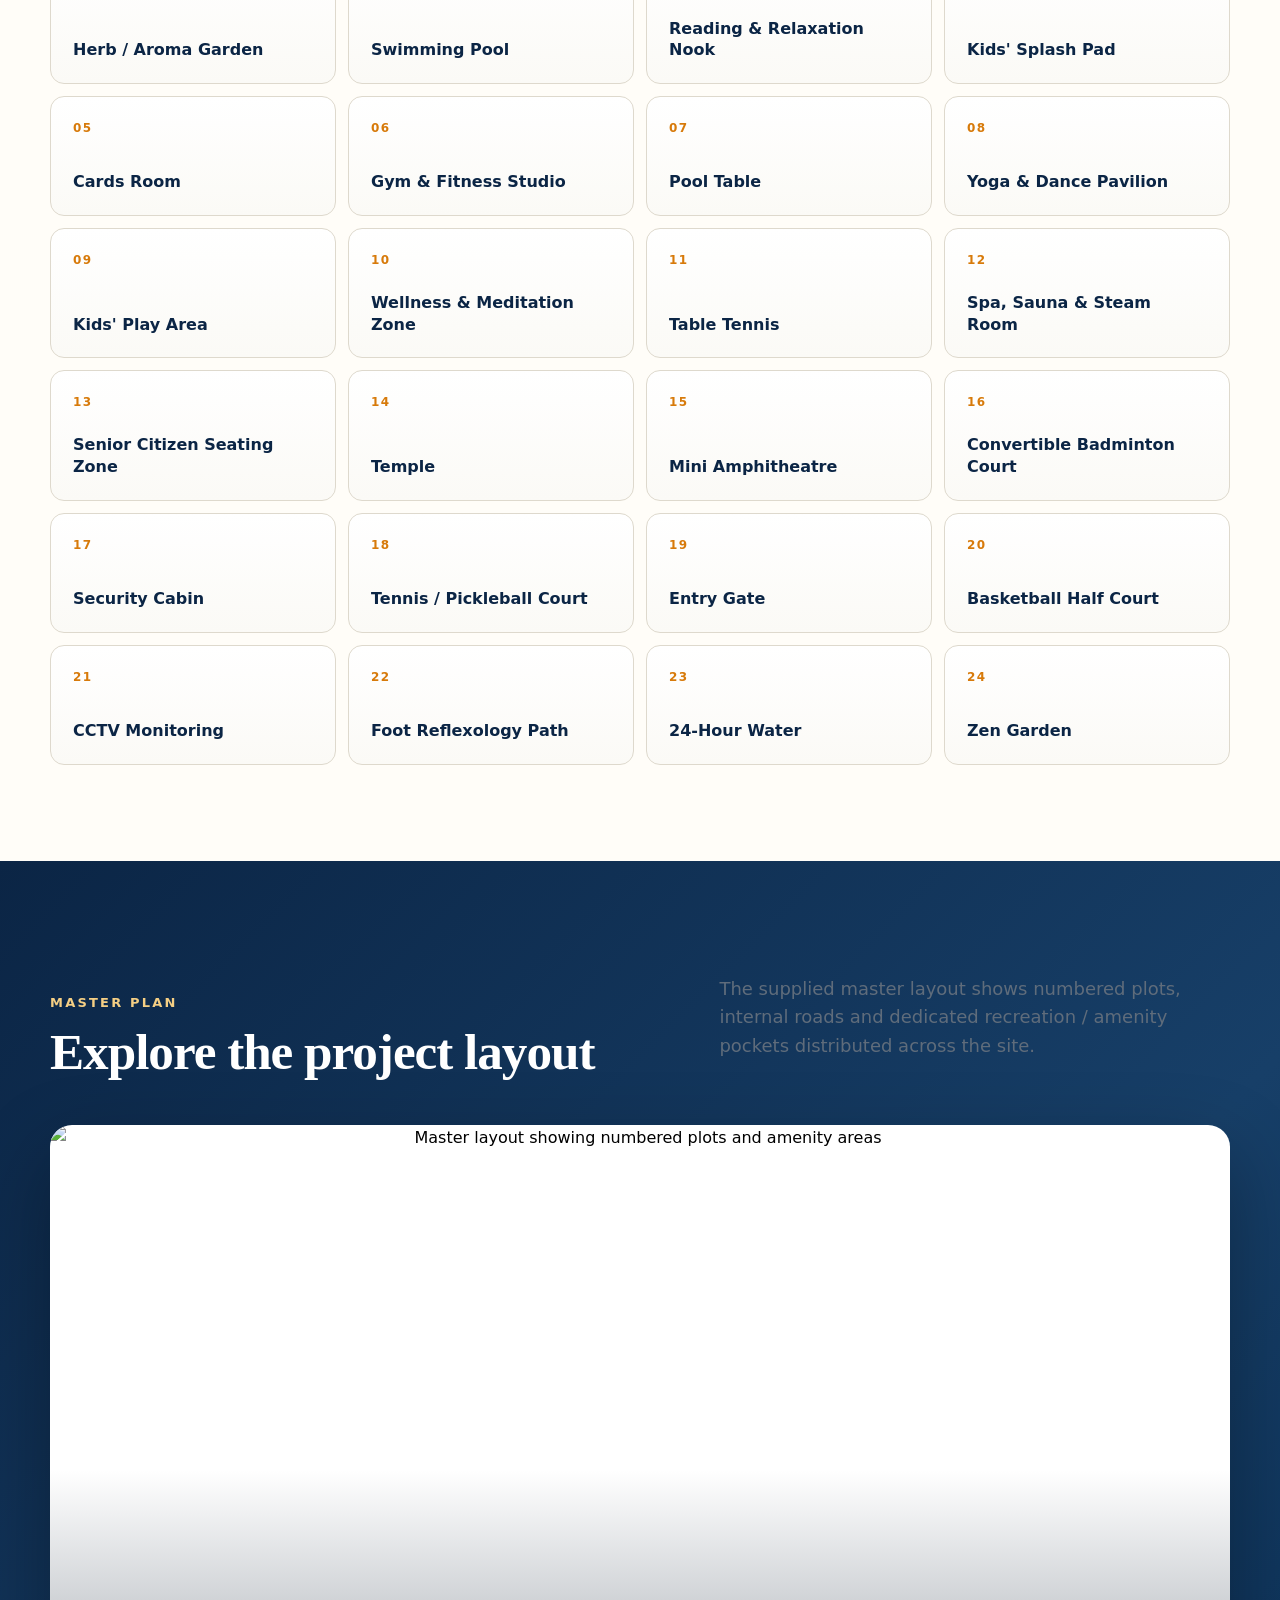
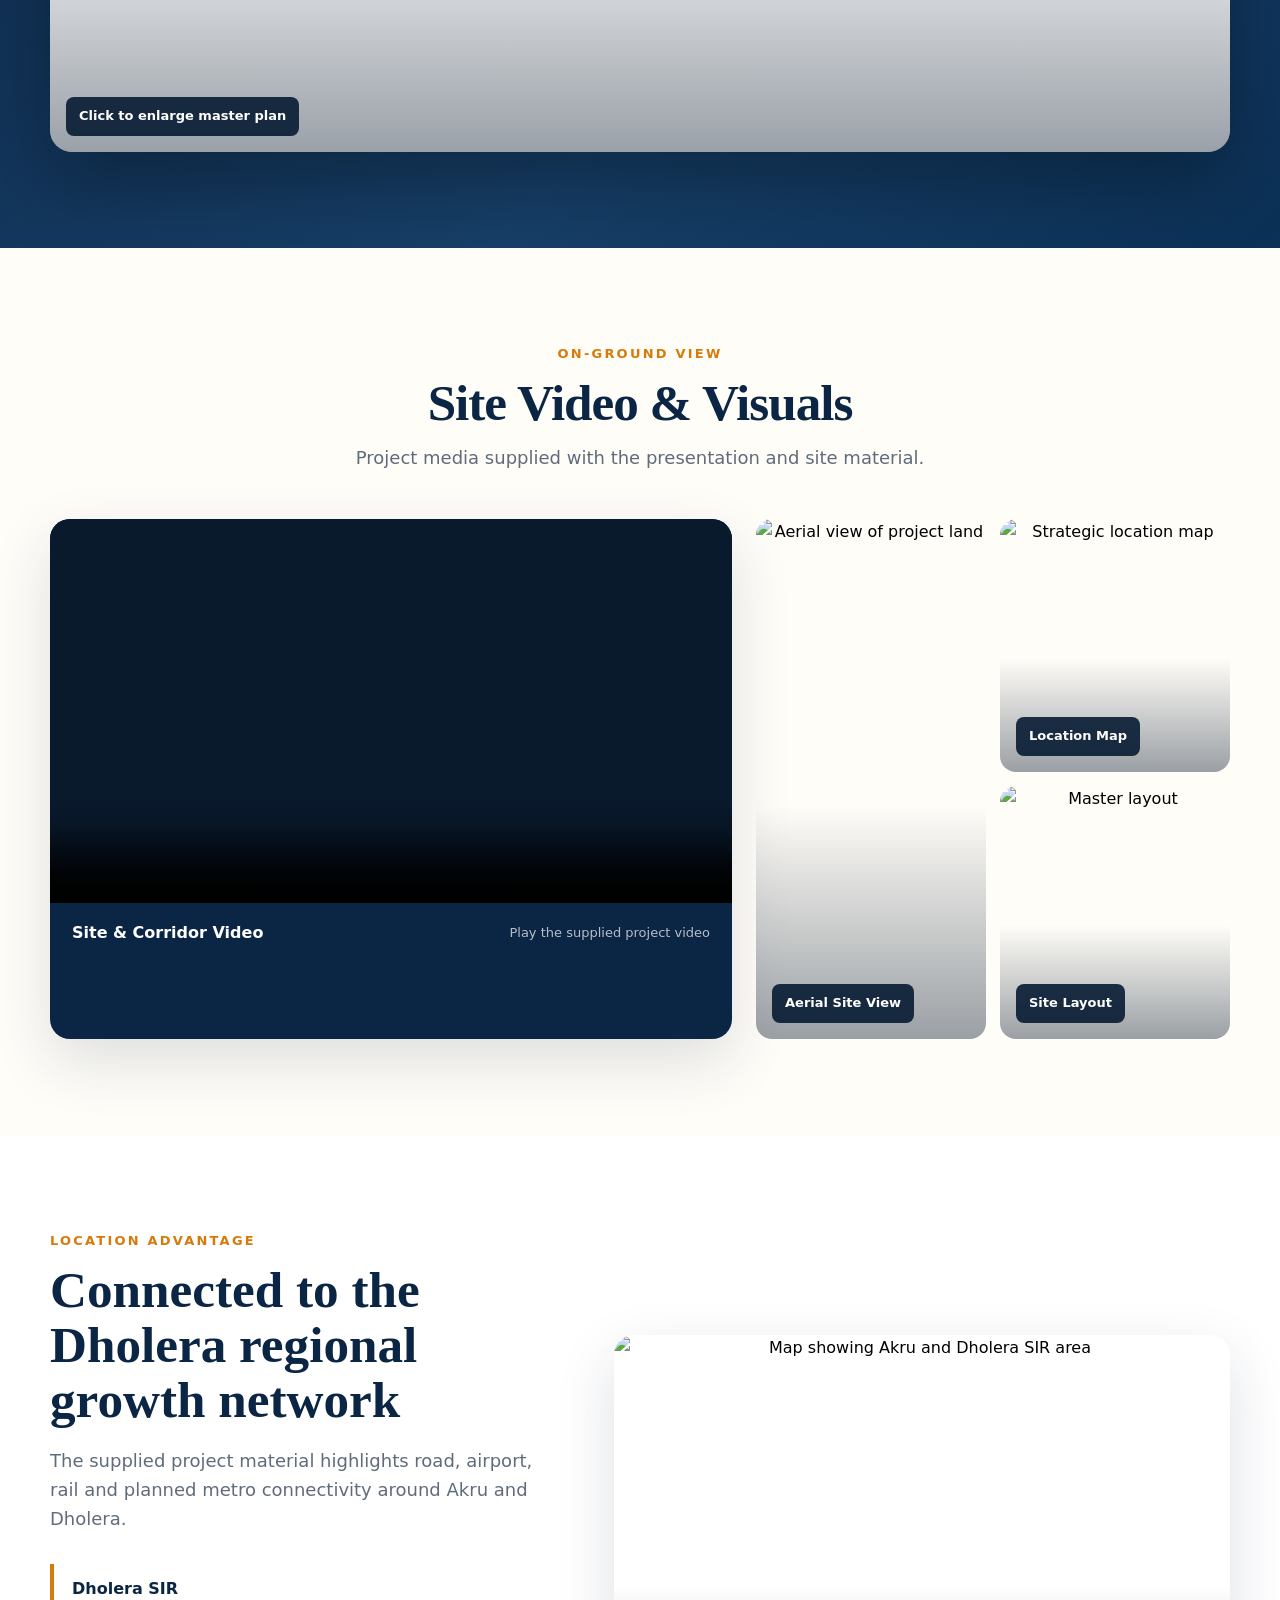
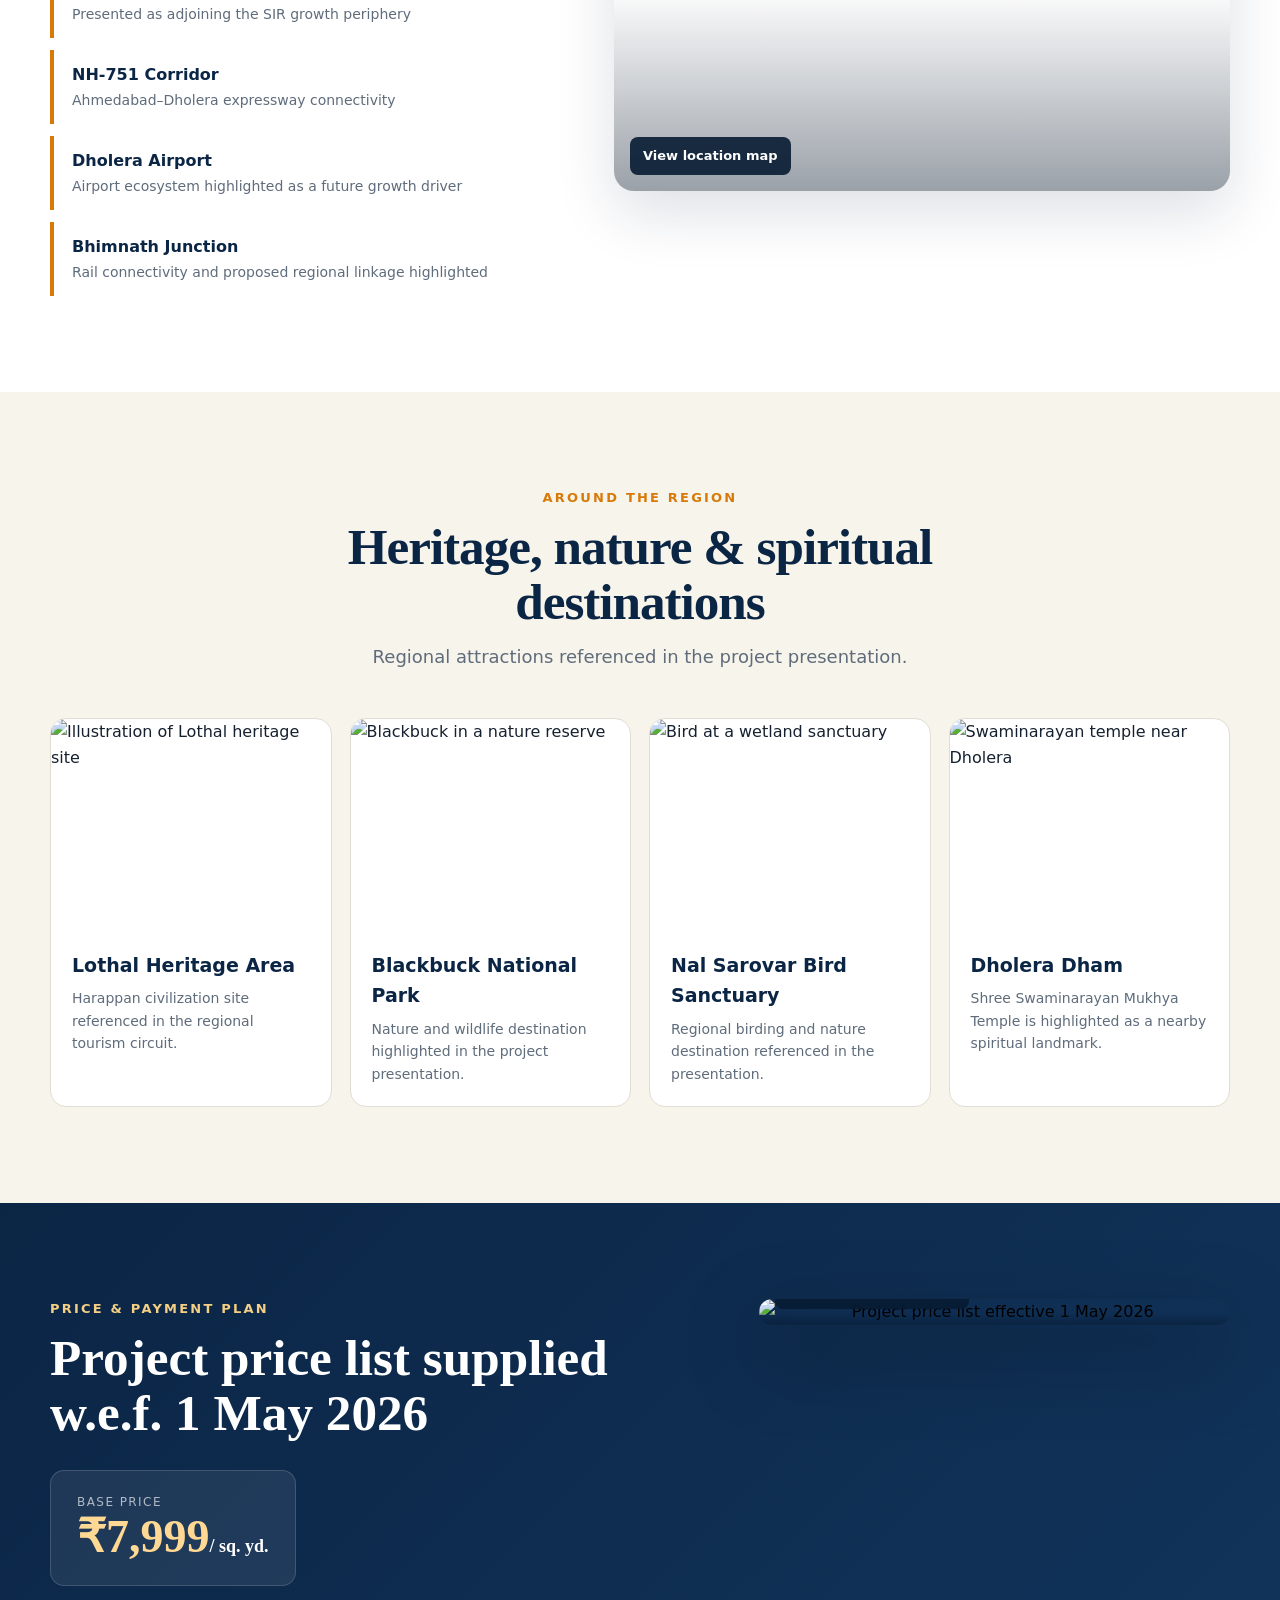
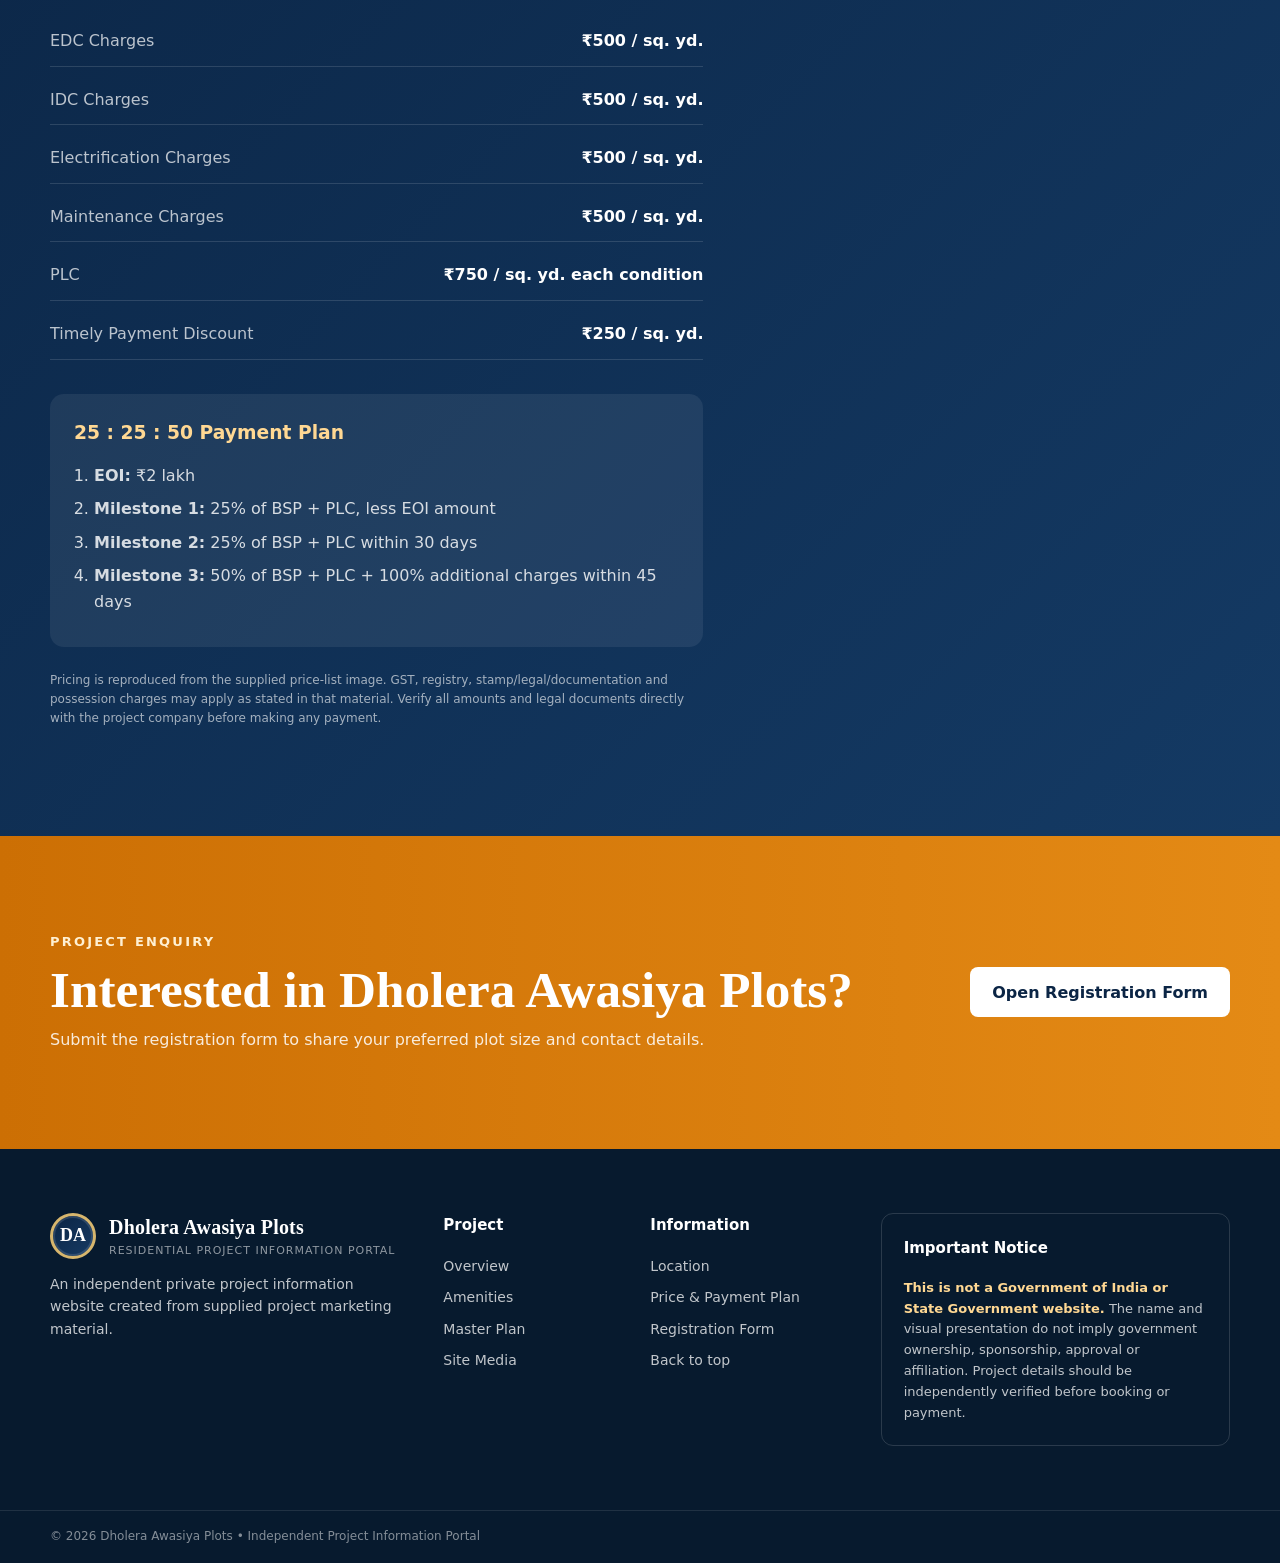
==== commit 758a2b08: "Add files via upload" ====
--- a/index.html
+++ b/index.html
@@ -4,8 +4,8 @@
   <meta charset="utf-8" />
   <meta name="viewport" content="width=device-width, initial-scale=1" />
   <meta name="theme-color" content="#0b2545" />
-  <meta name="description" content="Deen Dayal Awasiya Yojna - independent residential project information portal with project overview, amenities, master plan, location and site media." />
-  <title>Deen Dayal Awasiya Yojna | Project Information Portal</title>
+  <meta name="description" content="Dholera Awasiya Plots - residential project information portal with connectivity, development updates, amenities, master plan, location, pricing and registration." />
+  <title>Dholera Awasiya Plots | Project Information Portal</title>
   <link rel="stylesheet" href="styles.css" />
 </head>
 <body>
@@ -20,27 +20,31 @@
 
   <header class="site-header" id="top">
     <div class="container header-inner">
-      <a class="brand" href="#top" aria-label="Deen Dayal Awasiya Yojna home">
-        <span class="brand-mark" aria-hidden="true">DD</span>
+      <a class="brand" href="#top" aria-label="Dholera Awasiya Plots home">
+        <span class="brand-mark" aria-hidden="true">DA</span>
         <span class="brand-copy">
-          <strong>Deen Dayal Awasiya Yojna</strong>
+          <strong>Dholera Awasiya Plots</strong>
           <small>Residential Project Information Portal</small>
         </span>
       </a>
 
-      <button class="menu-toggle" type="button" aria-expanded="false" aria-controls="primary-nav">
-        <span></span><span></span><span></span>
-        <span class="sr-only">Toggle navigation</span>
-      </button>
-
       <nav class="primary-nav" id="primary-nav" aria-label="Primary navigation">
         <a href="#overview">Overview</a>
+        <a href="#regional-connectivity">Dholera Updates</a>
         <a href="#amenities">Amenities</a>
         <a href="#master-plan">Master Plan</a>
         <a href="#site-media">Site Media</a>
         <a href="#location">Location</a>
         <a href="#pricing" class="nav-cta">Price & Plan</a>
       </nav>
+
+      <div class="header-actions">
+        <a class="registration-trigger header-register blink-button" href="registration.html">Registration Form</a>
+        <button class="menu-toggle" type="button" aria-expanded="false" aria-controls="primary-nav">
+          <span></span><span></span><span></span>
+          <span class="sr-only">Toggle navigation</span>
+        </button>
+      </div>
     </div>
   </header>
 
@@ -51,7 +55,7 @@
           <div class="hero-overlay"></div>
           <div class="container hero-content">
             <p class="eyebrow">Dholera Growth Corridor • Akru</p>
-            <h1>Deen Dayal Awasiya Yojna</h1>
+            <h1>Dholera Awasiya Plots</h1>
             <p class="hero-lead">Planned residential plots near the Dholera growth corridor, with expressway access, airport proximity and a detailed amenity-led layout.</p>
             <div class="hero-actions">
               <a class="btn btn-primary" href="#master-plan">View Master Plan</a>
@@ -89,6 +93,62 @@
           <div class="slider-dots" data-dots></div>
           <button class="slider-arrow" type="button" data-next aria-label="Next slide">›</button>
         </div>
+      </div>
+    </section>
+
+    <section class="section presentation-section" id="regional-connectivity">
+      <div class="container presentation-layout">
+        <div class="presentation-copy">
+          <p class="eyebrow dark">Regional Connectivity</p>
+          <h2>Dholera connected with Gujarat's major growth network</h2>
+          <p>Air, expressway, rail, freight corridor and seaport connectivity highlighted in the project presentation.</p>
+        </div>
+        <button class="presentation-frame" type="button" data-lightbox="assets/pdf-page-5.png" aria-label="Open regional connectivity presentation in full view">
+          <img src="assets/pdf-page-5.png" alt="Dholera regional connectivity map from presentation page 5" loading="lazy" />
+          <span>Presentation Page 5 - Click to enlarge</span>
+        </button>
+      </div>
+    </section>
+
+    <section class="section presentation-section presentation-section-dark" id="investment-momentum">
+      <div class="container presentation-layout presentation-layout-reverse">
+        <div class="presentation-copy light-text">
+          <p class="eyebrow">Investment Momentum</p>
+          <h2>Major industrial and semiconductor activity in Dholera</h2>
+          <p>The supplied presentation highlights large-scale investments, semiconductor ecosystem development and upcoming social infrastructure.</p>
+        </div>
+        <button class="presentation-frame" type="button" data-lightbox="assets/pdf-page-8.png" aria-label="Open Dholera investment presentation in full view">
+          <img src="assets/pdf-page-8.png" alt="Dholera investment and semiconductor updates from presentation page 8" loading="lazy" />
+          <span>Presentation Page 8 - Click to enlarge</span>
+        </button>
+      </div>
+    </section>
+
+    <section class="section presentation-section section-muted" id="upcoming-infrastructure">
+      <div class="container presentation-layout">
+        <div class="presentation-copy">
+          <p class="eyebrow dark">Upcoming Infrastructure</p>
+          <h2>Essential facilities planned to come up within a year</h2>
+          <p>Residential and commercial space, hotel, hospital, food court, bank, school, fire station, guest house and renewable power facilities shown in the presentation.</p>
+        </div>
+        <button class="presentation-frame" type="button" data-lightbox="assets/pdf-page-9.png" aria-label="Open upcoming infrastructure presentation in full view">
+          <img src="assets/pdf-page-9.png" alt="Upcoming infrastructure projects from presentation page 9" loading="lazy" />
+          <span>Presentation Page 9 - Click to enlarge</span>
+        </button>
+      </div>
+    </section>
+
+    <section class="section presentation-section" id="industries-invested">
+      <div class="container presentation-layout">
+        <div class="presentation-copy">
+          <p class="eyebrow dark">Industries Invested</p>
+          <h2>Leading companies investing in Dholera SIR</h2>
+          <p>The project presentation highlights major industrial, technology, renewable energy, aviation, engineering and manufacturing companies associated with India's first greenfield industrial smart city.</p>
+        </div>
+        <button class="presentation-frame" type="button" data-lightbox="assets/pdf-page-33.png" aria-label="Open industries invested presentation in full view">
+          <img src="assets/pdf-page-33.png" alt="Industries invested in Dholera SIR from presentation page 33" loading="lazy" />
+          <span>Presentation Page 33 - Click to enlarge</span>
+        </button>
       </div>
     </section>
 
@@ -324,10 +384,10 @@
       <div class="container cta-inner">
         <div>
           <p class="eyebrow">Project Enquiry</p>
-          <h2>Review the project details before registration</h2>
-          <p>The registration page can be connected in the next phase. For now, the website keeps project information, site media, pricing and layout in one place.</p>
-        </div>
-        <a class="btn btn-light" href="#pricing">Review Price & Plan</a>
+          <h2>Interested in Dholera Awasiya Plots?</h2>
+          <p>Submit the registration form to share your preferred plot size and contact details.</p>
+        </div>
+        <a class="btn btn-light blink-button" href="registration.html">Open Registration Form</a>
       </div>
     </section>
   </main>
@@ -336,9 +396,9 @@
     <div class="container footer-grid">
       <div class="footer-brand">
         <a class="brand footer-logo" href="#top">
-          <span class="brand-mark" aria-hidden="true">DD</span>
+          <span class="brand-mark" aria-hidden="true">DA</span>
           <span class="brand-copy">
-            <strong>Deen Dayal Awasiya Yojna</strong>
+            <strong>Dholera Awasiya Plots</strong>
             <small>Residential Project Information Portal</small>
           </span>
         </a>
@@ -357,6 +417,7 @@
         <h3>Information</h3>
         <a href="#location">Location</a>
         <a href="#pricing">Price & Payment Plan</a>
+        <a href="registration.html">Registration Form</a>
         <a href="#top">Back to top</a>
       </div>
 
@@ -366,9 +427,21 @@
       </div>
     </div>
     <div class="footer-bottom">
-      <div class="container">© <span data-year></span> Deen Dayal Awasiya Yojna • Independent Project Information Portal</div>
+      <div class="container">© <span data-year></span> Dholera Awasiya Plots • Independent Project Information Portal</div>
     </div>
   </footer>
+
+  <a class="side-registration blink-button" href="registration.html" aria-label="Open registration form">Registration Form</a>
+
+  <a class="floating-contact floating-whatsapp" href="https://wa.me/00000" target="_blank" rel="noopener" aria-label="WhatsApp project enquiry on 00000">
+    <svg viewBox="0 0 24 24" aria-hidden="true"><path d="M20.5 3.5A11.7 11.7 0 0 0 12.1 0C5.6 0 .3 5.3.3 11.8c0 2.1.5 4.1 1.6 5.9L0 24l6.5-1.7a11.9 11.9 0 0 0 5.6 1.4c6.5 0 11.8-5.3 11.8-11.8 0-3.2-1.2-6.1-3.4-8.4ZM12.1 21.7c-1.8 0-3.6-.5-5.1-1.4l-.4-.2-3.9 1 1-3.8-.2-.4a9.8 9.8 0 1 1 8.6 4.8Zm5.4-7.4c-.3-.1-1.8-.9-2.1-1-.3-.1-.5-.1-.7.1-.2.3-.8 1-.9 1.2-.2.2-.3.2-.6.1-1.8-.9-3-1.6-4.2-3.7-.3-.5.3-.5.9-1.6.1-.2.1-.4 0-.6l-.9-2c-.2-.5-.5-.4-.7-.4h-.6c-.2 0-.6.1-.9.4-.3.4-1.2 1.2-1.2 2.9 0 1.7 1.2 3.3 1.4 3.5.2.2 2.4 3.7 5.9 5.1.8.4 1.5.6 2 .7.8.3 1.6.2 2.2.1.7-.1 1.8-.7 2-1.4.3-.7.3-1.3.2-1.4-.2-.2-.4-.3-.7-.4Z"/></svg>
+    <span>WhatsApp</span>
+  </a>
+
+  <a class="floating-contact floating-call" href="tel:00000" aria-label="Call 00000 for project enquiry">
+    <svg viewBox="0 0 24 24" aria-hidden="true"><path d="M6.6 10.8a15.4 15.4 0 0 0 6.6 6.6l2.2-2.2c.3-.3.7-.4 1.1-.3 1.2.4 2.5.6 3.8.6.6 0 1 .4 1 1v3.8c0 .6-.4 1-1 1A17.7 17.7 0 0 1 2.7 3.7c0-.6.4-1 1-1h3.8c.6 0 1 .4 1 1 0 1.3.2 2.6.6 3.8.1.4 0 .8-.3 1.1l-2.2 2.2Z"/></svg>
+    <span>Call Now</span>
+  </a>
 
   <dialog class="lightbox" data-lightbox-dialog>
     <button class="lightbox-close" type="button" data-lightbox-close aria-label="Close image">×</button>
--- a/styles.css
+++ b/styles.css
@@ -45,7 +45,7 @@
   border-bottom: 1px solid rgba(11, 37, 69, .1);
   backdrop-filter: blur(14px);
 }
-.header-inner { min-height: 78px; display: flex; align-items: center; justify-content: space-between; gap: 30px; }
+.header-inner { min-height: 78px; display: flex; align-items: center; justify-content: space-between; gap: 20px; }
 .brand { display: inline-flex; align-items: center; gap: 13px; min-width: 0; }
 .brand-mark {
   width: 46px; height: 46px; border-radius: 50%;
@@ -57,13 +57,30 @@
 .brand-copy { display: grid; line-height: 1.2; }
 .brand-copy strong { font-family: Georgia, "Times New Roman", serif; font-size: 20px; color: var(--navy); letter-spacing: .01em; }
 .brand-copy small { margin-top: 5px; color: var(--muted); font-size: 11px; text-transform: uppercase; letter-spacing: .09em; }
-.primary-nav { display: flex; align-items: center; gap: 7px; }
-.primary-nav a { color: #263649; padding: 10px 11px; border-radius: 9px; font-size: 14px; font-weight: 650; }
+.primary-nav { display: flex; align-items: center; gap: 4px; margin-left: auto; }
+.primary-nav a { color: #263649; padding: 10px 8px; border-radius: 9px; font-size: 13px; font-weight: 650; }
 .primary-nav a:hover, .primary-nav a:focus-visible { background: #eef1f4; color: var(--navy); }
 .primary-nav .nav-cta { background: var(--navy); color: #fff; padding-inline: 15px; }
 .primary-nav .nav-cta:hover { background: var(--navy-2); color: #fff; }
 .menu-toggle { display: none; background: transparent; border: 0; padding: 8px; }
 .menu-toggle span:not(.sr-only) { display: block; width: 26px; height: 2px; background: var(--navy); margin: 5px 0; }
+.header-actions { display: flex; align-items: center; gap: 9px; flex: 0 0 auto; }
+.registration-trigger {
+  min-height: 42px; display: inline-flex; align-items: center; justify-content: center;
+  padding: 0 15px; border-radius: 9px; color: #fff; background: #e77700;
+  font-size: 13px; font-weight: 850; white-space: nowrap;
+}
+.registration-trigger:hover { background: #bf5f00; color: #fff; }
+
+@keyframes attentionPulse {
+  0%, 100% { transform: scale(1); box-shadow: 0 0 0 0 rgba(231,119,0,.55); }
+  50% { transform: scale(1.035); box-shadow: 0 0 0 9px rgba(231,119,0,0); }
+}
+@keyframes sideAttentionPulse {
+  0%, 100% { transform: translateY(-50%) scale(1); box-shadow: 0 0 0 0 rgba(231,119,0,.5); }
+  50% { transform: translateY(-50%) scale(1.035); box-shadow: 0 0 0 8px rgba(231,119,0,0); }
+}
+.blink-button { animation: attentionPulse 1.35s ease-in-out infinite; }
 
 .hero { position: relative; overflow: hidden; }
 .hero-slider { min-height: 680px; position: relative; background: var(--navy); }
@@ -120,6 +137,27 @@
 .feature-card h3 { color: var(--navy); margin: 22px 0 9px; font-size: 20px; }
 .feature-card p { color: var(--muted); margin: 0; }
 
+.presentation-section { overflow: hidden; }
+.presentation-layout { display: grid; gap: 30px; }
+.presentation-copy { max-width: 880px; }
+.presentation-copy h2 {
+  margin: 10px 0 14px; color: var(--navy); font-family: Georgia, serif;
+  font-size: clamp(34px, 4vw, 52px); line-height: 1.08; letter-spacing: -.02em;
+}
+.presentation-copy > p:not(.eyebrow) { margin: 0; color: var(--muted); font-size: 18px; }
+.presentation-section-dark { background: linear-gradient(135deg, #071d35, #123e68); }
+.presentation-section-dark .presentation-copy h2 { color: #fff; }
+.presentation-section-dark .presentation-copy > p:not(.eyebrow) { color: rgba(255,255,255,.76); }
+.presentation-frame {
+  position: relative; width: 100%; padding: 0; border: 1px solid rgba(11,37,69,.14);
+  border-radius: 20px; overflow: hidden; background: #fff; box-shadow: var(--shadow);
+}
+.presentation-frame img { width: 100%; aspect-ratio: 16/9; object-fit: contain; background: #fff; }
+.presentation-frame span {
+  position: absolute; left: 16px; bottom: 16px; z-index: 2; padding: 9px 13px;
+  border-radius: 8px; color: #fff; background: rgba(7,27,50,.92); font-size: 13px; font-weight: 750;
+}
+
 .amenity-grid { display: grid; grid-template-columns: repeat(4, 1fr); gap: 12px; }
 .amenity-card { min-height: 120px; border: 1px solid #ded9cd; border-radius: 14px; padding: 22px; background: linear-gradient(180deg, #fff, #fbfaf6); display: flex; flex-direction: column; justify-content: space-between; }
 .amenity-card span { color: var(--saffron); font-size: 12px; font-weight: 900; letter-spacing: .12em; }
@@ -187,6 +225,44 @@
 .cta-inner p:not(.eyebrow) { max-width: 760px; margin: 0; color: rgba(255,255,255,.86); }
 .cta-inner .eyebrow { color: #fff0d2; }
 
+.registration-section { background: #fff; }
+.registration-page-main { background: linear-gradient(180deg, var(--cream) 0, #fff 360px); }
+.registration-page-heading { max-width: 920px; margin-bottom: 52px; text-align: center; }
+.registration-page-heading h1 {
+  margin: 10px 0 14px; color: var(--navy); font-family: Georgia, serif;
+  font-size: clamp(42px, 6vw, 68px); line-height: 1.04; letter-spacing: -.03em;
+}
+.registration-page-heading > p:not(.eyebrow) { margin: 0 auto; max-width: 700px; color: var(--muted); font-size: 18px; }
+.registration-layout { display: grid; grid-template-columns: .72fr 1.28fr; gap: 54px; align-items: start; }
+.registration-copy h2 {
+  margin: 10px 0 16px; color: var(--navy); font-family: Georgia, serif;
+  font-size: clamp(36px, 4vw, 52px); line-height: 1.08;
+}
+.registration-copy > p:not(.eyebrow) { color: var(--muted); font-size: 18px; }
+.registration-note { margin-top: 28px; padding: 20px; border-left: 4px solid var(--saffron); background: var(--cream); display: grid; gap: 5px; }
+.registration-note strong { color: var(--navy); }
+.registration-note span { color: var(--muted); font-size: 14px; }
+.registration-form { padding: 30px; border: 1px solid #ded9ce; border-radius: 20px; background: var(--paper); box-shadow: var(--shadow); }
+.form-grid { display: grid; grid-template-columns: 1fr 1fr; gap: 18px; }
+.registration-form label { display: grid; gap: 7px; }
+.registration-form label > span { color: #263649; font-size: 13px; font-weight: 750; }
+.registration-form input, .registration-form select, .registration-form textarea {
+  width: 100%; min-height: 48px; border: 1px solid #cfc9bc; border-radius: 9px;
+  padding: 11px 13px; color: var(--ink); background: #fff; outline: none;
+}
+.registration-form textarea { min-height: 110px; resize: vertical; }
+.registration-form input:focus, .registration-form select:focus, .registration-form textarea:focus { border-color: var(--saffron); box-shadow: 0 0 0 3px rgba(215,122,10,.13); }
+.form-wide { grid-column: 1 / -1; }
+.consent-field { grid-template-columns: auto 1fr !important; align-items: start; gap: 10px !important; margin: 18px 0; }
+.consent-field input { width: 18px; min-height: 18px; margin-top: 2px; }
+.consent-field span { color: var(--muted) !important; font-weight: 500 !important; line-height: 1.45; }
+.form-submit { border: 0; background: var(--saffron); color: #fff; }
+.form-submit:hover { background: #b86300; }
+.form-status { min-height: 24px; margin: 12px 0 0; color: var(--green); font-size: 14px; font-weight: 700; }
+.back-to-site { display: inline-flex; margin-top: 24px; color: var(--navy); font-weight: 800; }
+.back-to-site:hover { color: var(--saffron); }
+.registration-footer .footer-bottom { border-top: 0; }
+
 .site-footer { background: #071a2e; color: rgba(255,255,255,.75); }
 .footer-grid { display: grid; grid-template-columns: 1.5fr .7fr .8fr 1.5fr; gap: 44px; padding: 64px 0; }
 .footer-logo .brand-copy strong { color: #fff; }
@@ -204,6 +280,23 @@
 .lightbox::backdrop { background: rgba(0,0,0,.84); }
 .lightbox img { width: 100%; max-height: 88vh; object-fit: contain; border-radius: 14px; }
 .lightbox-close { position: absolute; right: -12px; top: -12px; width: 42px; height: 42px; border: 0; border-radius: 50%; background: #fff; color: var(--navy); font-size: 28px; line-height: 1; box-shadow: 0 8px 28px rgba(0,0,0,.28); }
+
+.side-registration {
+  position: fixed; z-index: 1150; left: 0; top: 50%; transform: translateY(-50%);
+  padding: 15px 10px; border-radius: 0 10px 10px 0; color: #fff; background: #e77700;
+  font-size: 13px; font-weight: 850; line-height: 1.1; writing-mode: vertical-rl;
+  box-shadow: 0 10px 28px rgba(0,0,0,.24);
+}
+.side-registration.blink-button { animation-name: sideAttentionPulse; }
+.floating-contact {
+  position: fixed; z-index: 1150; bottom: 18px; min-height: 52px; display: flex;
+  align-items: center; gap: 9px; padding: 0 17px; border-radius: 30px; color: #fff;
+  font-size: 14px; font-weight: 850; box-shadow: 0 12px 34px rgba(0,0,0,.24);
+}
+.floating-contact svg { width: 23px; height: 23px; fill: currentColor; }
+.floating-whatsapp { left: 18px; background: #16a864; }
+.floating-call { right: 18px; background: #1565c0; }
+.floating-contact:hover { color: #fff; transform: translateY(-2px); }
 
 @media (max-width: 1050px) {
   .primary-nav { display: none; position: absolute; left: 20px; right: 20px; top: calc(100% + 10px); padding: 14px; border: 1px solid #ded9ce; background: #fff; border-radius: 14px; box-shadow: var(--shadow); flex-direction: column; align-items: stretch; }
@@ -234,7 +327,7 @@
   .fact { min-height: 110px; padding: 20px 16px; border-bottom: 1px solid var(--line); }
   .fact strong { font-size: 24px; }
   .section { padding: 72px 0; }
-  .split-heading, .media-layout, .location-layout, .pricing-layout { grid-template-columns: 1fr; gap: 34px; }
+  .split-heading, .media-layout, .location-layout, .pricing-layout, .registration-layout { grid-template-columns: 1fr; gap: 34px; }
   .feature-grid { grid-template-columns: 1fr; }
   .amenity-grid { grid-template-columns: repeat(2, 1fr); }
   .amenity-card { min-height: 105px; padding: 17px; }
@@ -250,6 +343,14 @@
 @media (max-width: 520px) {
   .notice-inner { align-items: flex-start; justify-content: center; text-align: center; flex-direction: column; gap: 0; padding: 6px 0; }
   .brand-copy small { display: none; }
+  .header-inner { gap: 8px; }
+  .brand { gap: 8px; }
+  .brand-mark { width: 36px; height: 36px; font-size: 14px; border-width: 2px; }
+  .brand-copy strong { max-width: 96px; font-size: 13px; line-height: 1.05; }
+  .header-actions { gap: 4px; }
+  .registration-trigger { min-height: 36px; padding: 0 8px; font-size: 10px; }
+  .menu-toggle { padding: 5px; }
+  .menu-toggle span:not(.sr-only) { width: 23px; }
   .hero-slider { min-height: 590px; }
   .hero-actions { flex-direction: column; align-items: stretch; }
   .btn { width: 100%; }
@@ -262,4 +363,19 @@
   .charge-list div { flex-direction: column; gap: 1px; }
   .footer-brand, .footer-disclaimer { grid-column: auto; }
   .lightbox-close { right: 4px; top: 4px; }
-}
+  .presentation-frame { border-radius: 12px; }
+  .presentation-frame span { left: 9px; bottom: 9px; padding: 7px 9px; font-size: 10px; }
+  .registration-form { padding: 20px; }
+  .registration-page-heading { margin-bottom: 34px; }
+  .form-grid { grid-template-columns: 1fr; }
+  .form-wide { grid-column: auto; }
+  .side-registration { padding: 11px 7px; font-size: 10px; }
+  .floating-contact { width: 48px; min-height: 48px; padding: 0; justify-content: center; bottom: 12px; }
+  .floating-contact span { display: none; }
+  .floating-whatsapp { left: 12px; }
+  .floating-call { right: 12px; }
+}
+
+@media (prefers-reduced-motion: reduce) {
+  .blink-button { animation: none; }
+}
